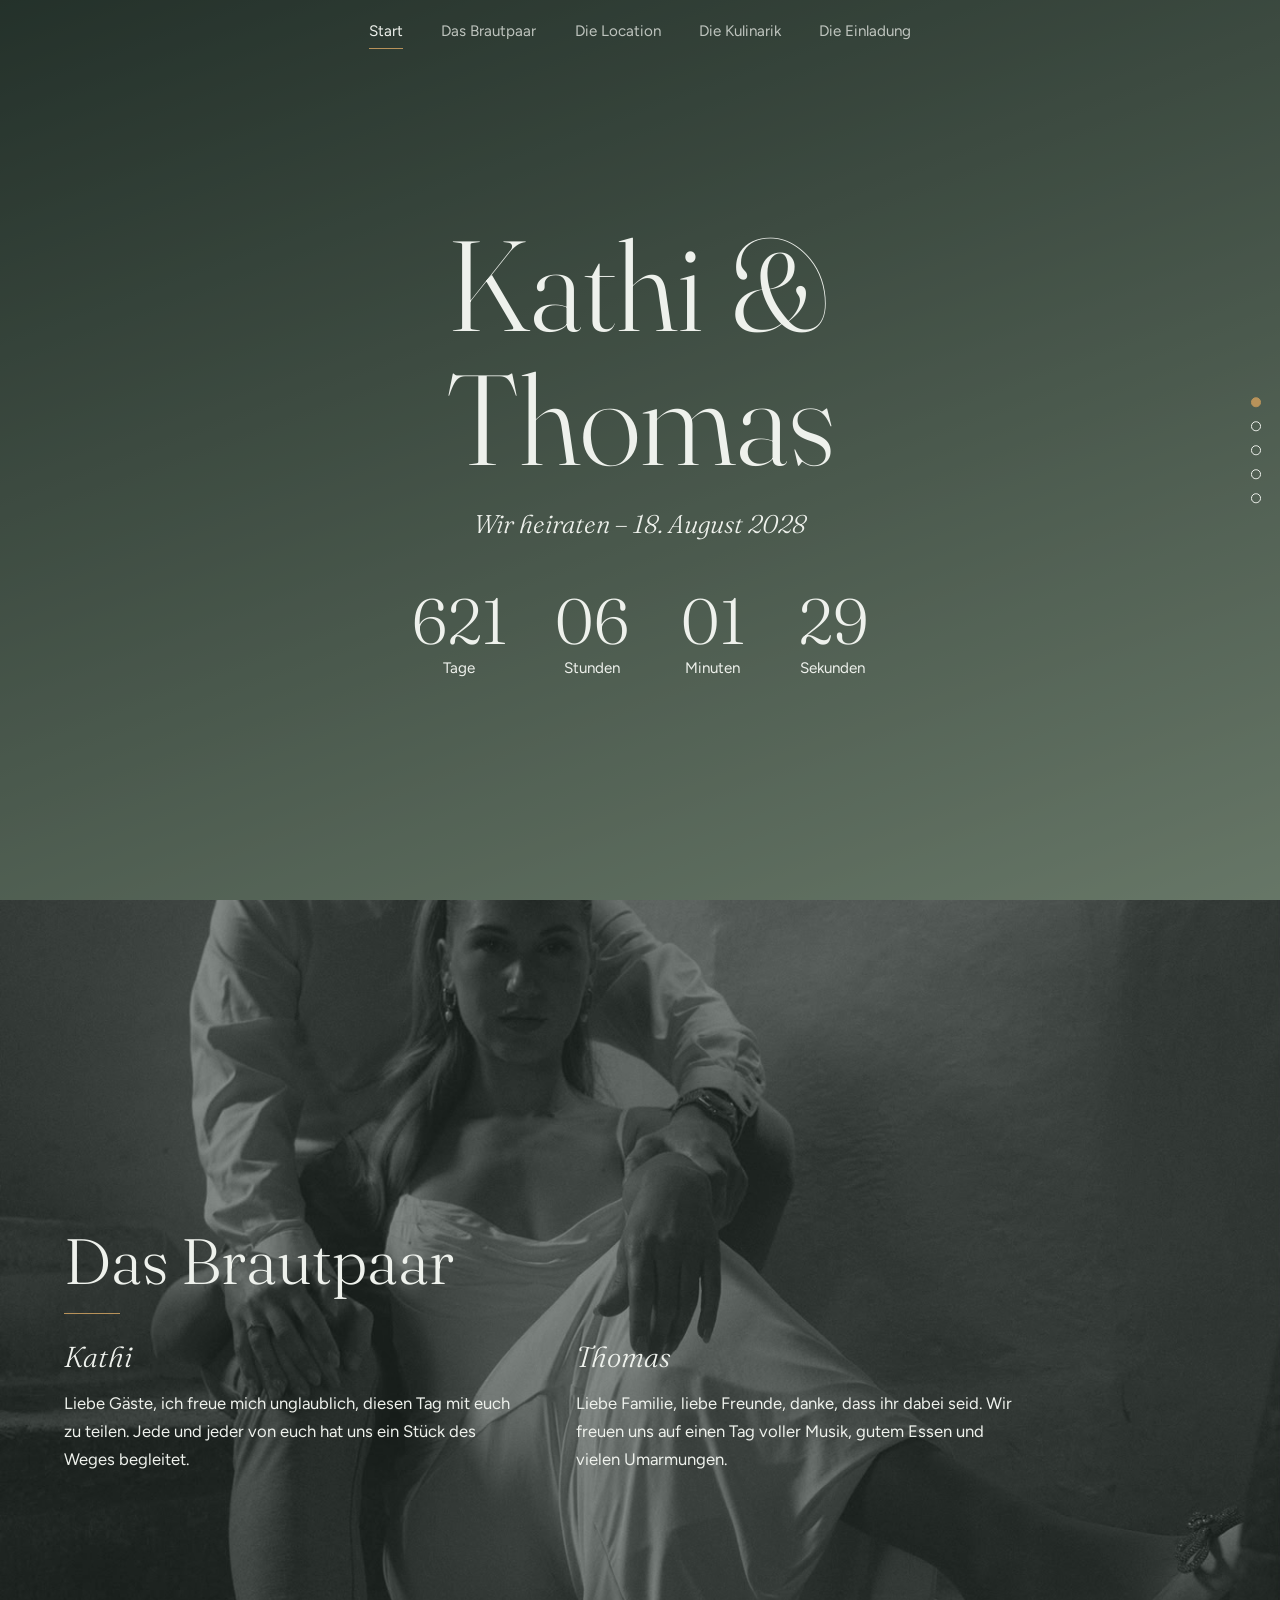
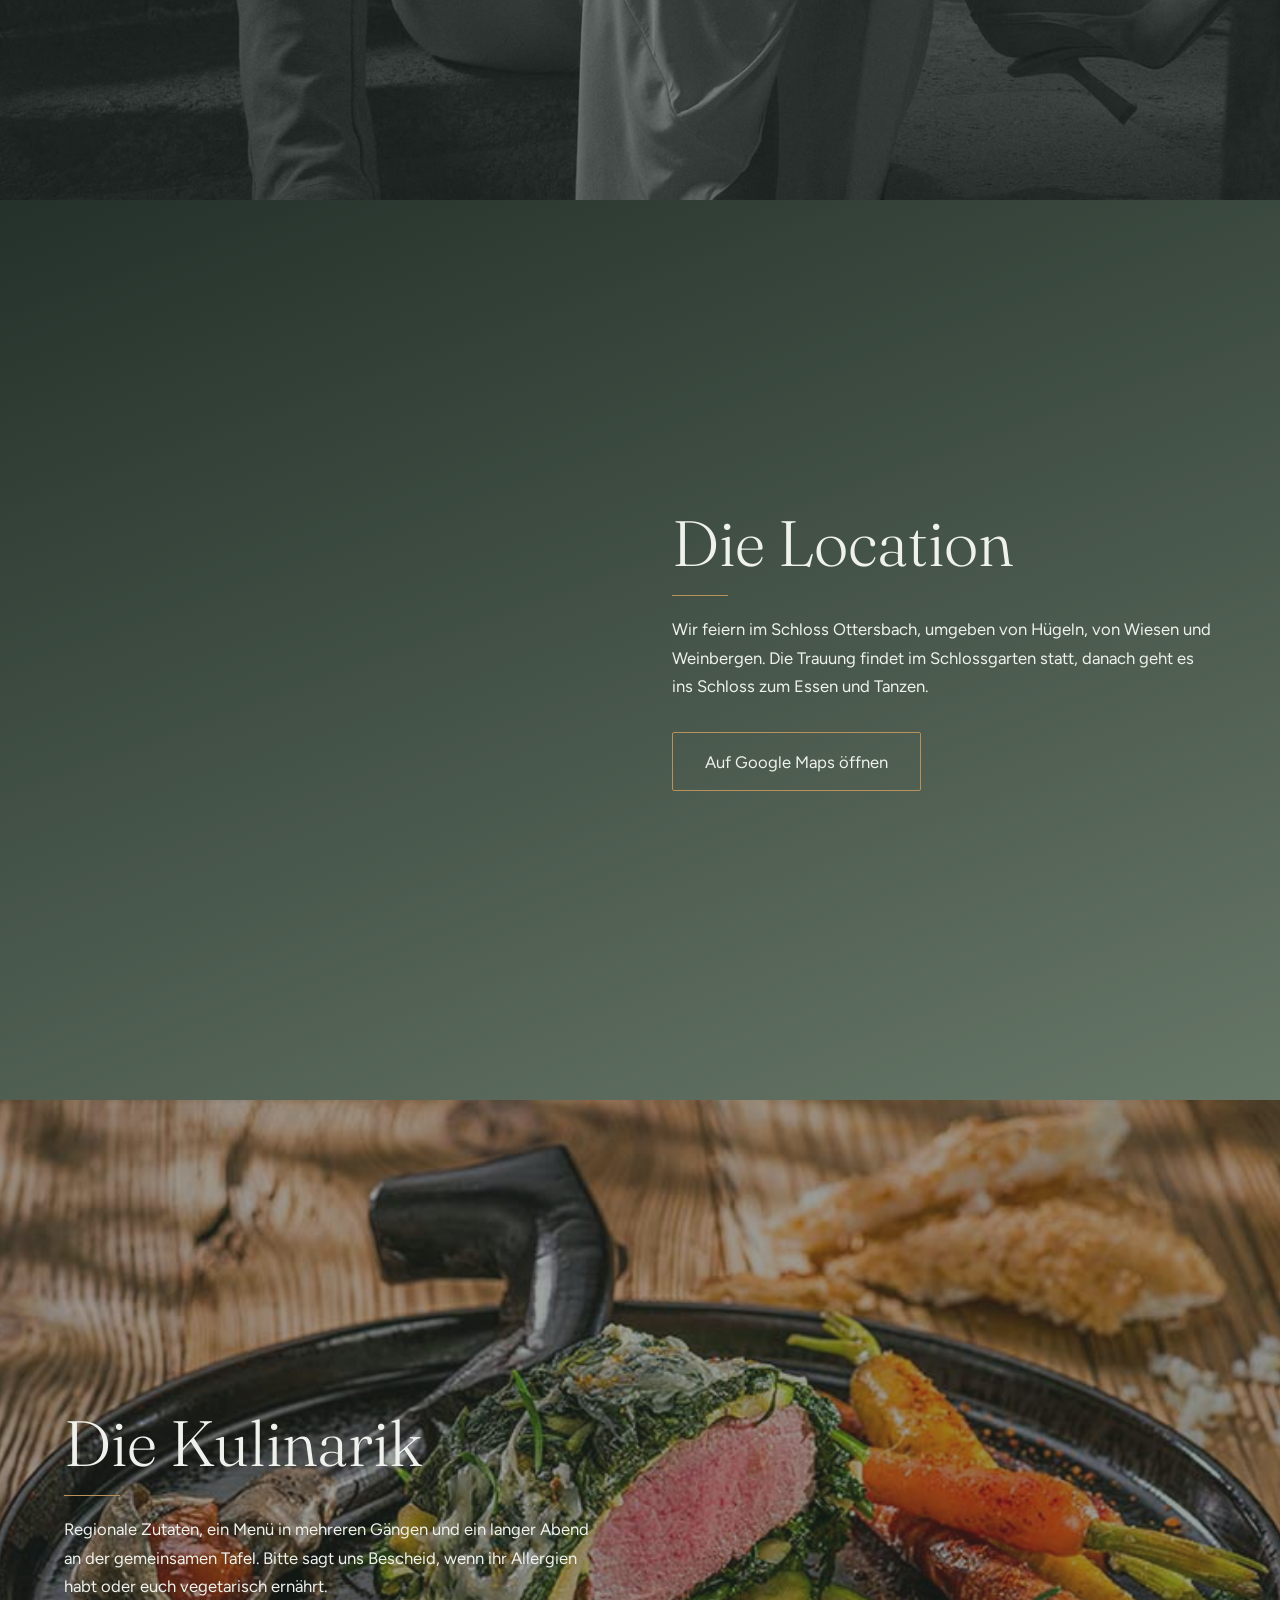
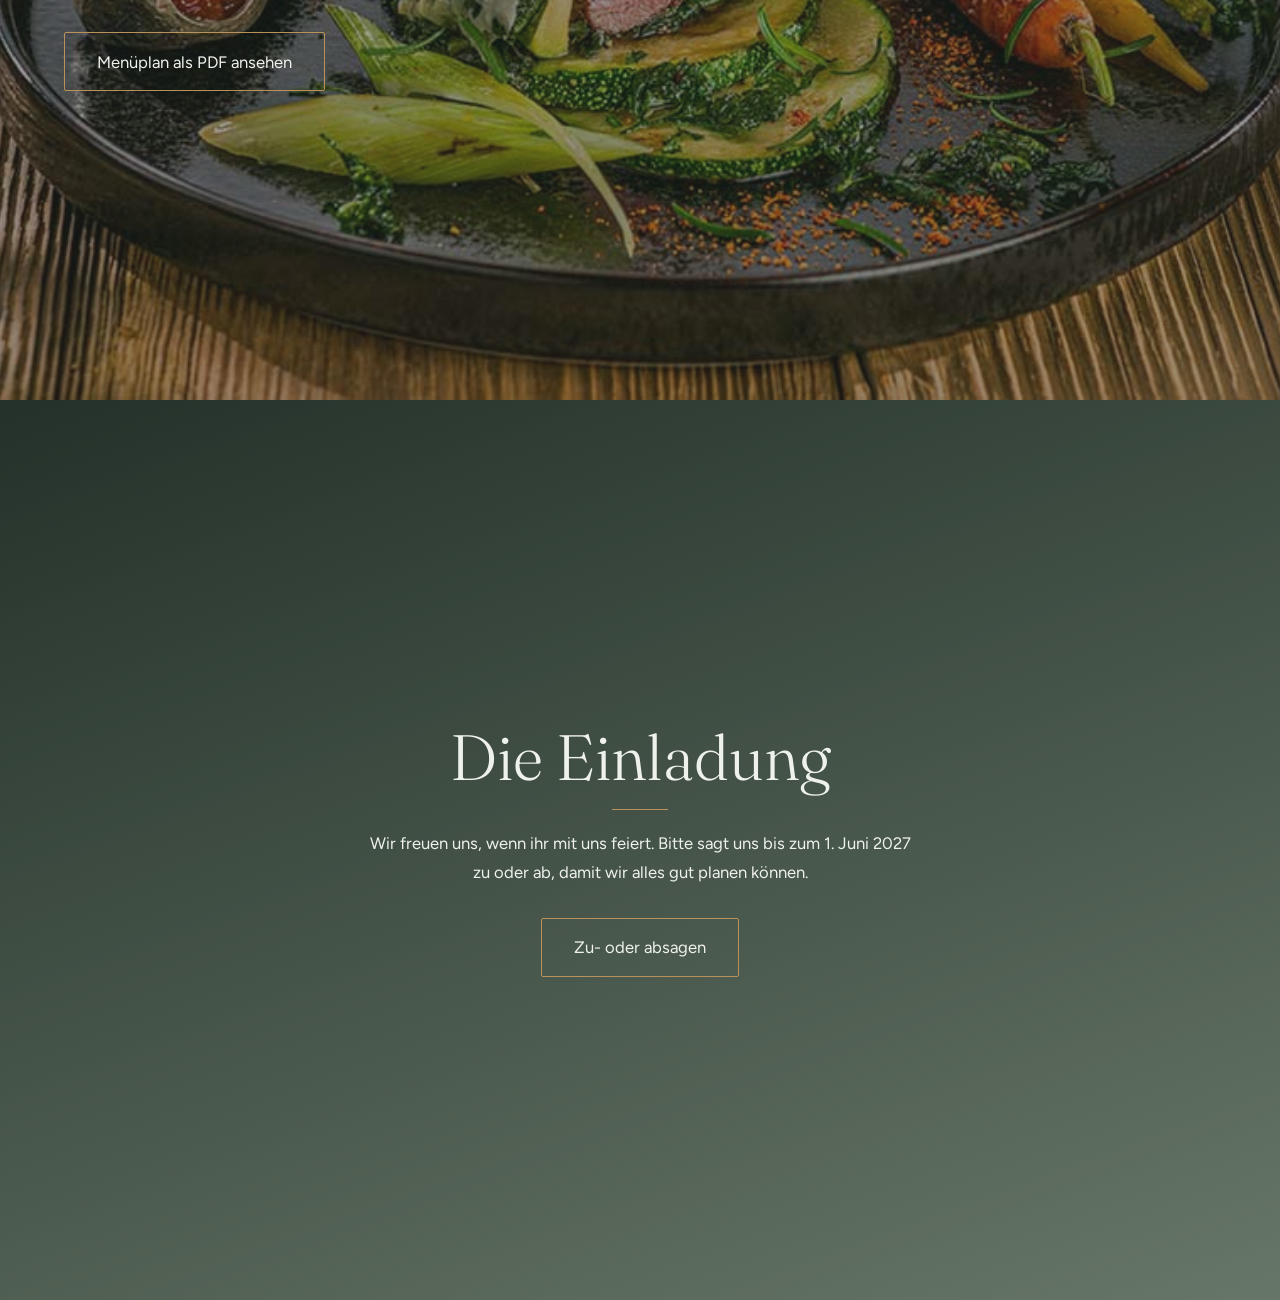
==== index.html @ 00f2442f "Countdown" ====
<!DOCTYPE html>
<html lang="de">
<head>
  <meta charset="utf-8">
  <meta name="viewport" content="width=device-width, initial-scale=1">
  <title>Kathi & Thomas – Wir heiraten</title>
  <link rel="stylesheet" href="css/design.css">
  <link rel="stylesheet" href="css/style.css">
</head>
<body>

<nav class="nav" aria-label="Kapitel">
  <a data-nav href="#start">Start</a>
  <a data-nav href="#brautpaar">Das Brautpaar</a>
  <a data-nav href="#location">Die Location</a>
  <a data-nav href="#kulinarik">Die Kulinarik</a>
  <a data-nav href="#einladung">Die Einladung</a>
</nav>
<div class="dots" aria-hidden="true">
  <a data-nav href="#start"></a><a data-nav href="#brautpaar"></a><a data-nav href="#location"></a>
  <a data-nav href="#kulinarik"></a><a data-nav href="#einladung"></a>
</div>

<main>
  <!-- Start. Statt <img> kann auch <video autoplay muted loop playsinline src="assets/video/start.mp4"> stehen -->
  <section class="chapter chapter--center" id="start">
    <div class="chapter__bg"><img src="assets/images/start.jpg" alt="" onerror="this.remove()"></div>
    <div class="chapter__content">
      <h1>Kathi &amp; Thomas</h1>
      <p class="subtitle">Wir heiraten – 18. August 2028</p>
      <!-- Datum und Uhrzeit der Trauung hier anpassen (Format: JJJJ-MM-TTThh:mm:ss) -->
  <div class="countdown" data-date="2028-08-18T14:00:00" aria-live="off">
  <div><span data-unit="days">0</span>Tage</div>
  <div><span data-unit="hours">0</span>Stunden</div>
  <div><span data-unit="minutes">0</span>Minuten</div>
  <div><span data-unit="seconds">0</span>Sekunden</div>
</div>
    </div>
  </section>

  <section class="chapter" id="brautpaar">
    <div class="chapter__bg"><img src="assets/images/brautpaar.jpg" alt="Kathi und Thomas" onerror="this.remove()"></div>
    <div class="chapter__content chapter__content--wide">
      <h2>Das Brautpaar</h2>
      <div class="letters">
        <article>
          <h3>Kathi</h3>
          <p>Liebe Gäste, ich freue mich unglaublich, diesen Tag mit euch zu teilen. Jede und jeder von euch hat uns ein Stück des Weges begleitet.</p>
        </article>
        <article>
          <h3>Thomas</h3>
          <p>Liebe Familie, liebe Freunde, danke, dass ihr dabei seid. Wir freuen uns auf einen Tag voller Musik, gutem Essen und vielen Umarmungen.</p>
        </article>
      </div>
    </div>
  </section>

  <section class="chapter chapter--right" id="location">
    <div class="chapter__bg">
      <video autoplay muted loop playsinline poster="assets/images/location.jpg" aria-hidden="true">
        <source src="assets/video/location.mp4" type="video/mp4">
      </video>
    </div>
    <div class="chapter__content">
      <h2>Die Location</h2>
      <p>Wir feiern im Schloss Ottersbach, umgeben von Hügeln, von Wiesen und Weinbergen. Die Trauung findet im Schlossgarten statt, danach geht es ins Schloss zum Essen und Tanzen.</p>
      <a class="button" href="https://maps.app.goo.gl/75CgupswBkerPW4LA" target="_blank" rel="noopener">Auf Google Maps öffnen</a>
    </div>
  </section>

  <section class="chapter" id="kulinarik">
    <div class="chapter__bg"><img src="assets/images/kulinarik.jpg" alt="Das Hochzeitsmenü" onerror="this.remove()"></div>
    <div class="chapter__content">
      <h2>Die Kulinarik</h2>
      <p>Regionale Zutaten, ein Menü in mehreren Gängen und ein langer Abend an der gemeinsamen Tafel. Bitte sagt uns Bescheid, wenn ihr Allergien habt oder euch vegetarisch ernährt.</p>
      <a class="button" href="assets/pdf/menueplan.pdf" target="_blank" rel="noopener">Menüplan als PDF ansehen</a>
    </div>
  </section>

  <section class="chapter chapter--center" id="einladung">
    <div class="chapter__bg"><img src="assets/images/einladung.jpg" alt="" onerror="this.remove()"></div>
    <div class="chapter__content">
      <h2>Die Einladung</h2>
      <p>Wir freuen uns, wenn ihr mit uns feiert. Bitte sagt uns bis zum 1. Juni 2027 zu oder ab, damit wir alles gut planen können.</p>
      <a class="button" href="https://forms.gle/DEIN-FORMULAR-LINK" target="_blank" rel="noopener">Zu- oder absagen</a>
    </div>
  </section>
</main>

<script src="js/main.js"></script>
</body>
</html>
---- css/design.css ----
/* ==========================================================
   DESIGNSPRACHE – hier änderst du Farben, Schriften, Abstände.
   Alle anderen Dateien nutzen nur diese Variablen.
   ========================================================== */
@import url("https://fonts.googleapis.com/css2?family=Fraunces:ital,opsz,wght@0,9..144,300;0,9..144,500;1,9..144,300&family=Figtree:wght@400;500&display=swap");

:root {
  /* Farben */
  --color-forest:  #24312A;  /* Tiefes Waldgrün – Hintergrund, Overlays */
  --color-sage:    #9DAF98;  /* Salbei – Akzentflächen */
  --color-mist:    #EEF1EC;  /* Kühles Weiß – Text auf Bildern */
  --color-brass:   #B8925A;  /* Messing – Linien, Buttons */
  --color-overlay: rgba(36, 49, 42, 0.45); /* Abdunklung über Bildern */

  /* Schriften */
  --font-display: "Fraunces", Georgia, serif;
  --font-body:    "Figtree", system-ui, sans-serif;

  /* Schriftgrößen */
  --text-hero:  clamp(3.2rem, 10vw, 8rem);
  --text-title: clamp(2.2rem, 5vw, 4rem);
  --text-body:  clamp(1rem, 1.3vw, 1.2rem);

  /* Abstände & Form */
  --space: clamp(1.5rem, 5vw, 4rem);
  --measure: 34rem;      /* max. Textbreite */
  --radius: 2px;
  --transition: 0.4s ease;
}
---- css/style.css ----
/* Layout – nutzt nur Variablen aus design.css */
*, *::before, *::after { box-sizing: border-box; margin: 0; }
html { scroll-snap-type: y mandatory; scroll-behavior: smooth; }
body { font-family: var(--font-body); font-size: var(--text-body); line-height: 1.7;
       color: var(--color-mist); background: var(--color-forest); }

/* Kapitel: immer volle Bildschirmhöhe */
.chapter { position: relative; min-height: 100vh; min-height: 100svh; scroll-snap-align: start;
           display: flex; align-items: center; padding: var(--space); overflow: hidden; }
.chapter__bg { position: absolute; inset: 0; z-index: -2;
               background: linear-gradient(160deg, var(--color-forest), var(--color-sage)); } /* Platzhalter ohne Bild */
.chapter__bg img, .chapter__bg video { width: 100%; height: 100%; object-fit: cover; }
.chapter::after { content: ""; position: absolute; inset: 0; z-index: -1; background: var(--color-overlay); }

.chapter__content { max-width: var(--measure); }
.chapter__content--wide { max-width: 60rem; }
.letters { display: grid; grid-template-columns: repeat(auto-fit, minmax(16rem, 1fr)); gap: var(--space); }
h3 { font-family: var(--font-display); font-style: italic; font-weight: 300; font-size: 1.8rem; margin-bottom: .4rem; }
.chapter--right .chapter__content { margin-left: auto; }
.chapter--center { justify-content: center; text-align: center; }

h1, h2 { font-family: var(--font-display); font-weight: 300; line-height: 1.05; }
h1 { font-size: var(--text-hero); }
h2 { font-size: var(--text-title); margin-bottom: 1.2rem; }
h2::after { content: ""; display: block; width: 3.5rem; height: 1px; background: var(--color-brass); margin-top: 1.2rem; }
.chapter--center h2::after { margin-inline: auto; }
.subtitle { font-family: var(--font-display); font-style: italic; font-weight: 300; font-size: 1.6rem; margin-top: 1rem; }
.countdown { display: flex; justify-content: center; gap: clamp(1rem, 4vw, 3rem); margin-top: 2.5rem; }
.countdown div { display: flex; flex-direction: column; align-items: center; min-width: 4.5rem; font-size: .95rem; }
.countdown span { font-family: var(--font-display); font-weight: 300; font-size: clamp(2.2rem, 6vw, 4rem);
                  line-height: 1.1; font-variant-numeric: tabular-nums; }
.countdown--done { font-family: var(--font-display); font-style: italic; font-size: 1.8rem; }
p + p { margin-top: 1em; }

.button { display: inline-block; margin-top: 2rem; padding: .9rem 2rem; color: var(--color-mist);
          border: 1px solid var(--color-brass); border-radius: var(--radius); text-decoration: none;
          transition: background var(--transition), color var(--transition); }
.button:hover, .button:focus-visible { background: var(--color-brass); color: var(--color-forest); }

/* Navigation oben */
.nav { position: fixed; top: 0; inset-inline: 0; z-index: 10; display: flex; justify-content: center;
       gap: clamp(1rem, 3vw, 2.5rem); padding: 1.2rem var(--space); }
.nav a { color: var(--color-mist); text-decoration: none; font-size: .95rem; opacity: .75;
         padding-bottom: .2rem; border-bottom: 1px solid transparent; transition: var(--transition); }
.nav a:hover, .nav a.is-active { opacity: 1; border-color: var(--color-brass); }

/* Punkte rechts */
.dots { position: fixed; right: 1.2rem; top: 50%; transform: translateY(-50%); z-index: 10; display: grid; gap: .9rem; }
.dots a { width: .6rem; height: .6rem; border-radius: 50%; border: 1px solid var(--color-mist); transition: var(--transition); }
.dots a.is-active { background: var(--color-brass); border-color: var(--color-brass); }

:focus-visible { outline: 2px solid var(--color-brass); outline-offset: 4px; }
@media (max-width: 600px) { .dots { display: none; } .nav { font-size: .85rem; gap: .9rem; flex-wrap: wrap; } }
@media (prefers-reduced-motion: reduce) { html { scroll-behavior: auto; } * { transition: none !important; } }
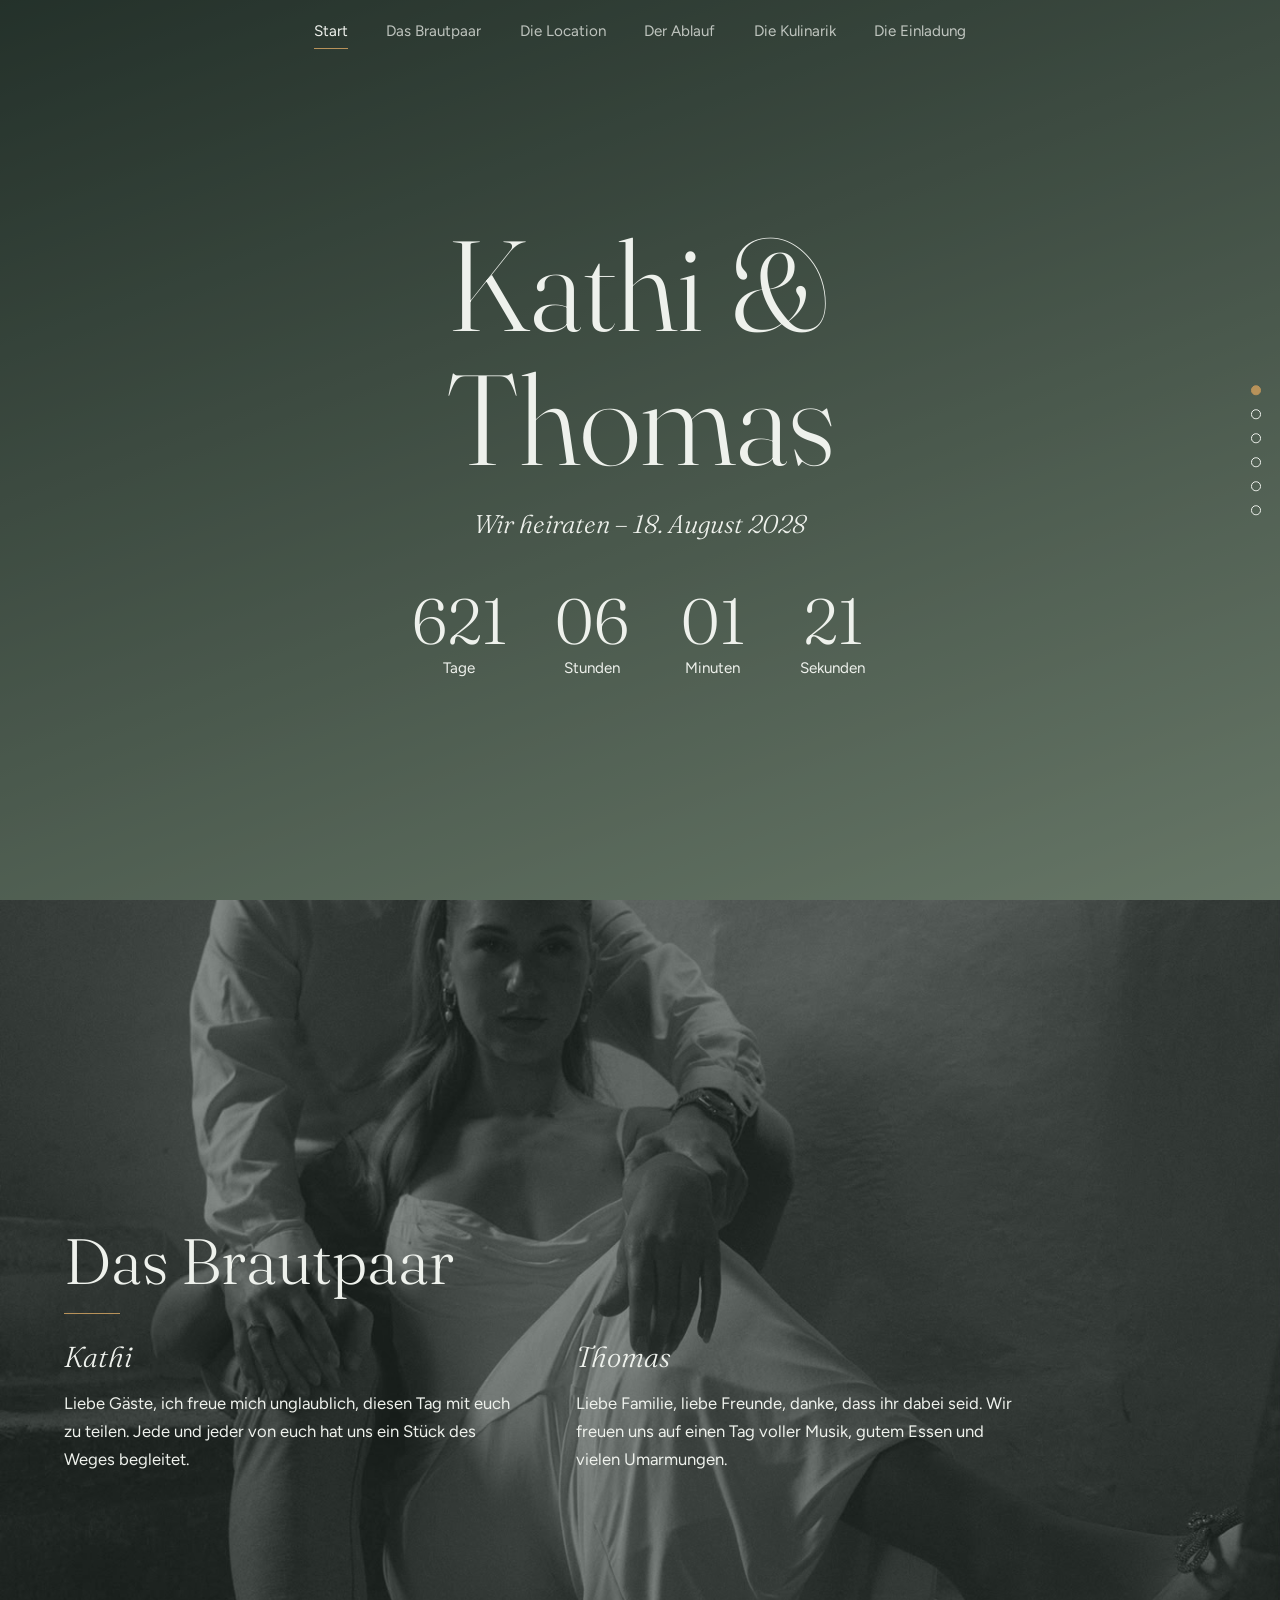
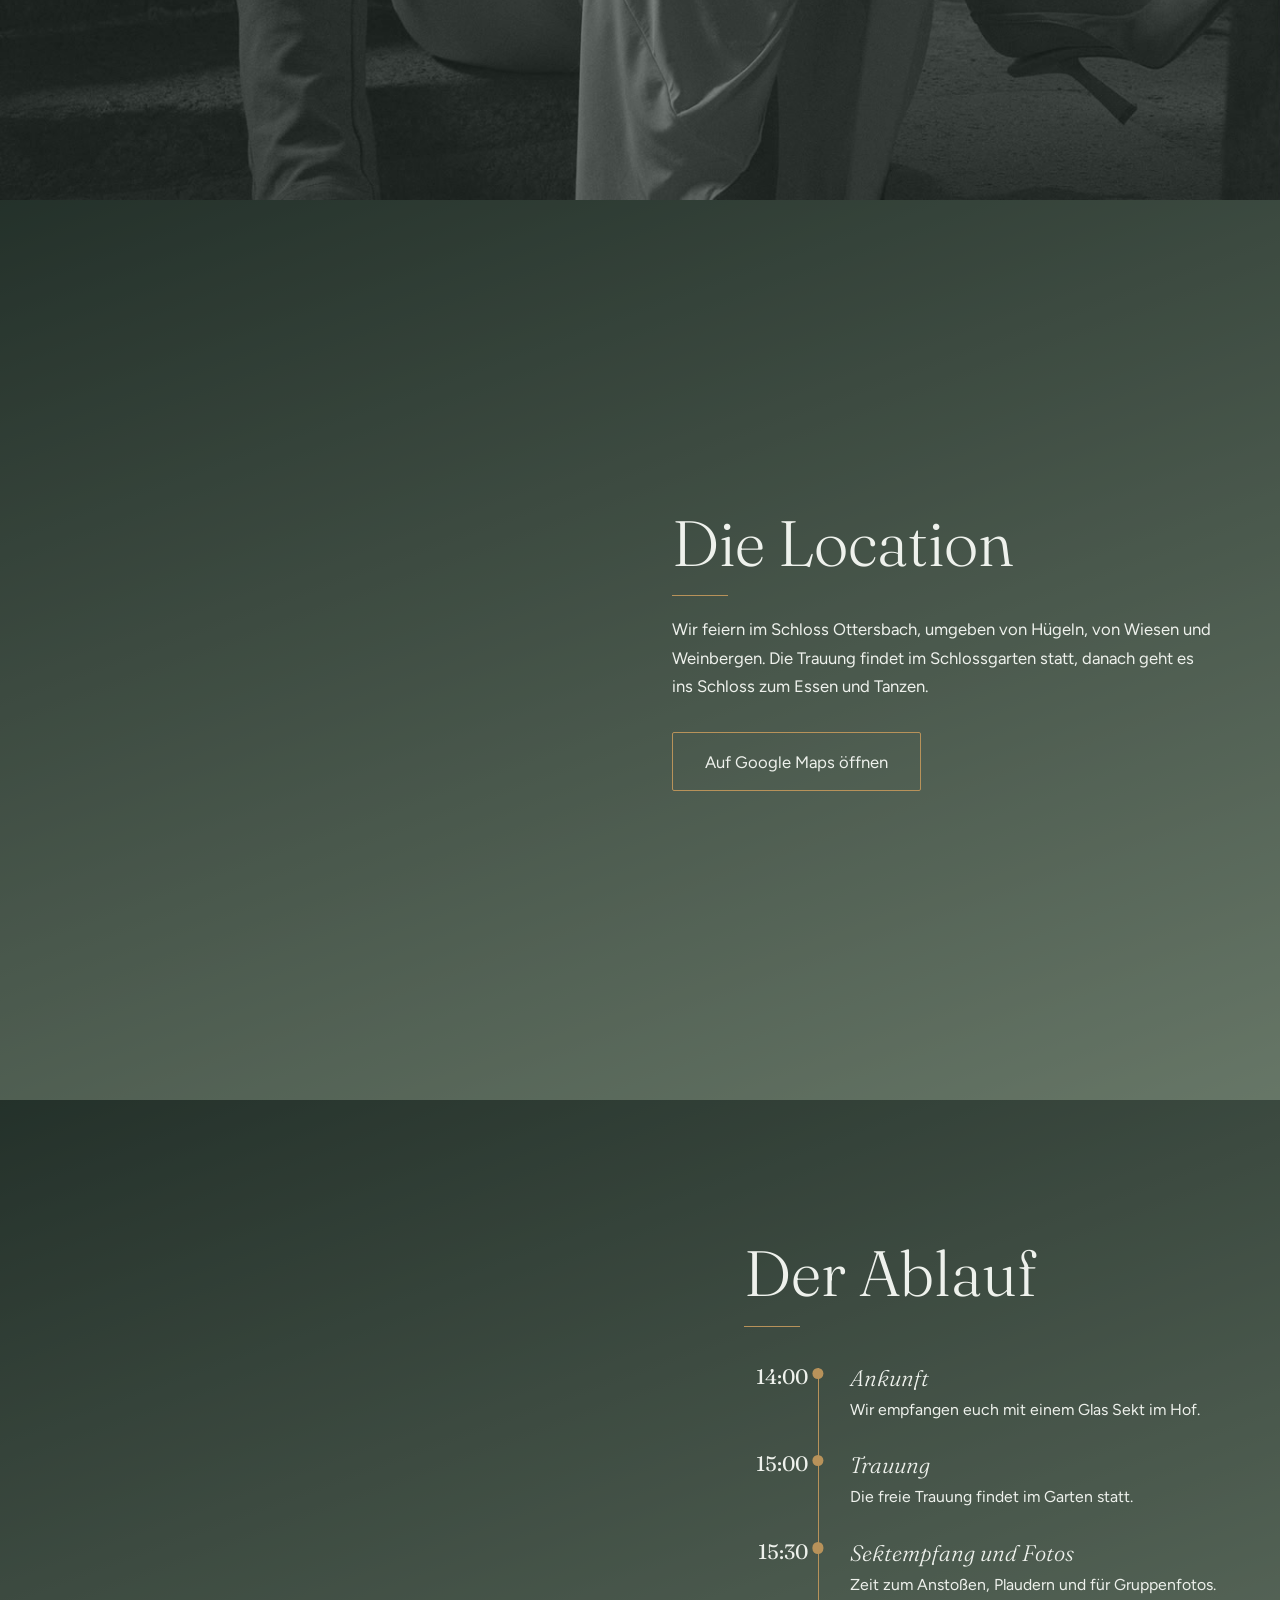
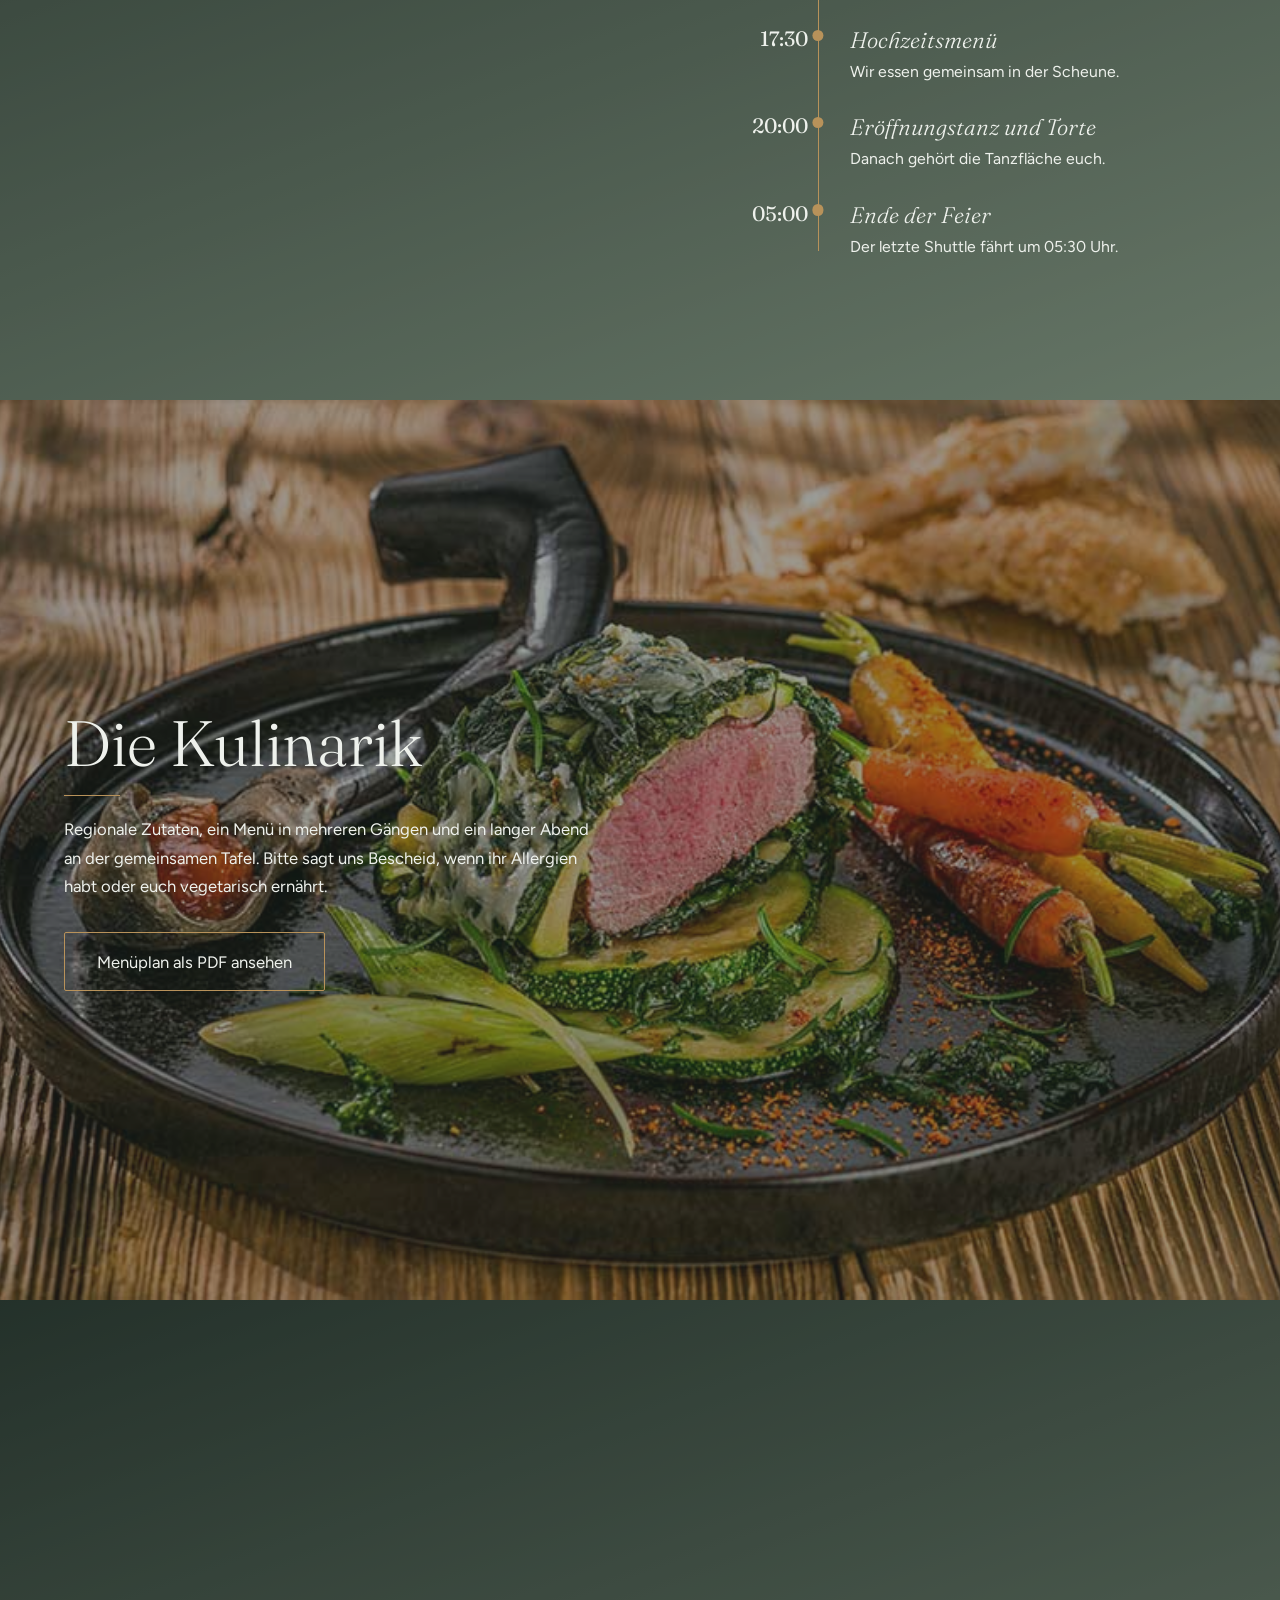
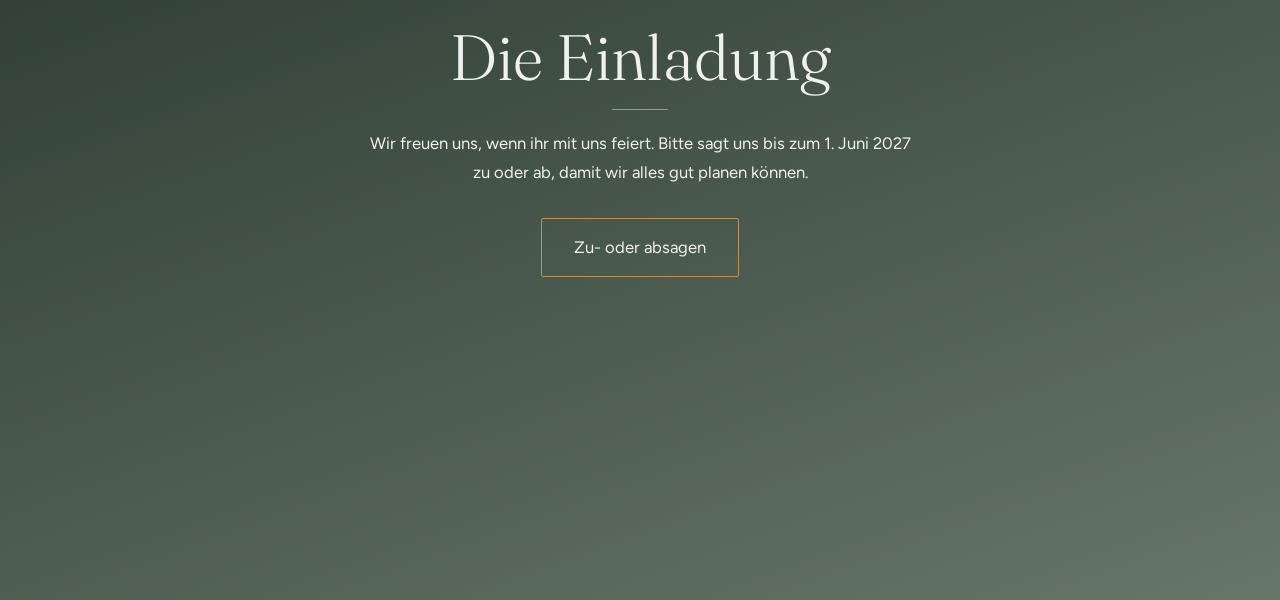
==== commit d4fc75c9: "Ablauf" ====
--- a/index.html
+++ b/index.html
@@ -13,12 +13,13 @@
   <a data-nav href="#start">Start</a>
   <a data-nav href="#brautpaar">Das Brautpaar</a>
   <a data-nav href="#location">Die Location</a>
+  <a data-nav href="#ablauf">Der Ablauf</a>
   <a data-nav href="#kulinarik">Die Kulinarik</a>
   <a data-nav href="#einladung">Die Einladung</a>
 </nav>
 <div class="dots" aria-hidden="true">
   <a data-nav href="#start"></a><a data-nav href="#brautpaar"></a><a data-nav href="#location"></a>
-  <a data-nav href="#kulinarik"></a><a data-nav href="#einladung"></a>
+  <a data-nav href="#ablauf"></a><a data-nav href="#kulinarik"></a><a data-nav href="#einladung"></a>
 </div>
 
 <main>
@@ -68,6 +69,45 @@
     </div>
   </section>
 
+    <section class="chapter chapter--right" id="ablauf">
+    <div class="chapter__bg"><img src="assets/images/ablauf.jpg" alt="" onerror="this.remove()"></div>
+    <div class="chapter__content">
+      <h2>Der Ablauf</h2>
+      <ol class="timeline">
+        <li>
+          <time>14:00</time>
+          <h3>Ankunft</h3>
+          <p>Wir empfangen euch mit einem Glas Sekt im Hof.</p>
+        </li>
+        <li>
+          <time>15:00</time>
+          <h3>Trauung</h3>
+          <p>Die freie Trauung findet im Garten statt.</p>
+        </li>
+        <li>
+          <time>15:30</time>
+          <h3>Sektempfang und Fotos</h3>
+          <p>Zeit zum Anstoßen, Plaudern und für Gruppenfotos.</p>
+        </li>
+        <li>
+          <time>17:30</time>
+          <h3>Hochzeitsmenü</h3>
+          <p>Wir essen gemeinsam in der Scheune.</p>
+        </li>
+        <li>
+          <time>20:00</time>
+          <h3>Eröffnungstanz und Torte</h3>
+          <p>Danach gehört die Tanzfläche euch.</p>
+        </li>
+        <li>
+          <time>05:00</time>
+          <h3>Ende der Feier</h3>
+          <p>Der letzte Shuttle fährt um 05:30 Uhr.</p>
+        </li>
+      </ol>
+    </div>
+  </section>
+
   <section class="chapter" id="kulinarik">
     <div class="chapter__bg"><img src="assets/images/kulinarik.jpg" alt="Das Hochzeitsmenü" onerror="this.remove()"></div>
     <div class="chapter__content">
--- a/css/style.css
+++ b/css/style.css
@@ -52,3 +52,15 @@
 :focus-visible { outline: 2px solid var(--color-brass); outline-offset: 4px; }
 @media (max-width: 600px) { .dots { display: none; } .nav { font-size: .85rem; gap: .9rem; flex-wrap: wrap; } }
 @media (prefers-reduced-motion: reduce) { html { scroll-behavior: auto; } * { transition: none !important; } }
+/* Zeitstrahl */
+.timeline { list-style: none; padding: 0; margin-top: 2rem; position: relative; }
+.timeline::before { content: ""; position: absolute; left: 4.6rem; top: .6rem; bottom: .6rem;
+                    width: 1px; background: var(--color-brass); }
+.timeline li { position: relative; display: grid; grid-template-columns: 4rem 1fr; column-gap: 1.6rem;
+               padding-bottom: 1.4rem; }
+.timeline li::before { content: ""; position: absolute; left: 4.6rem; top: .55rem; width: .7rem; height: .7rem;
+                       border-radius: 50%; background: var(--color-brass); transform: translateX(-50%); }
+.timeline time { grid-row: span 2; font-family: var(--font-display); font-size: 1.3rem; text-align: right; }
+.timeline h3 { font-size: 1.4rem; margin: 0; grid-column: 2; padding-left: 1rem; }
+.timeline p { grid-column: 2; padding-left: 1rem; font-size: .95em; }
+.timeline li:last-child { padding-bottom: 0; }
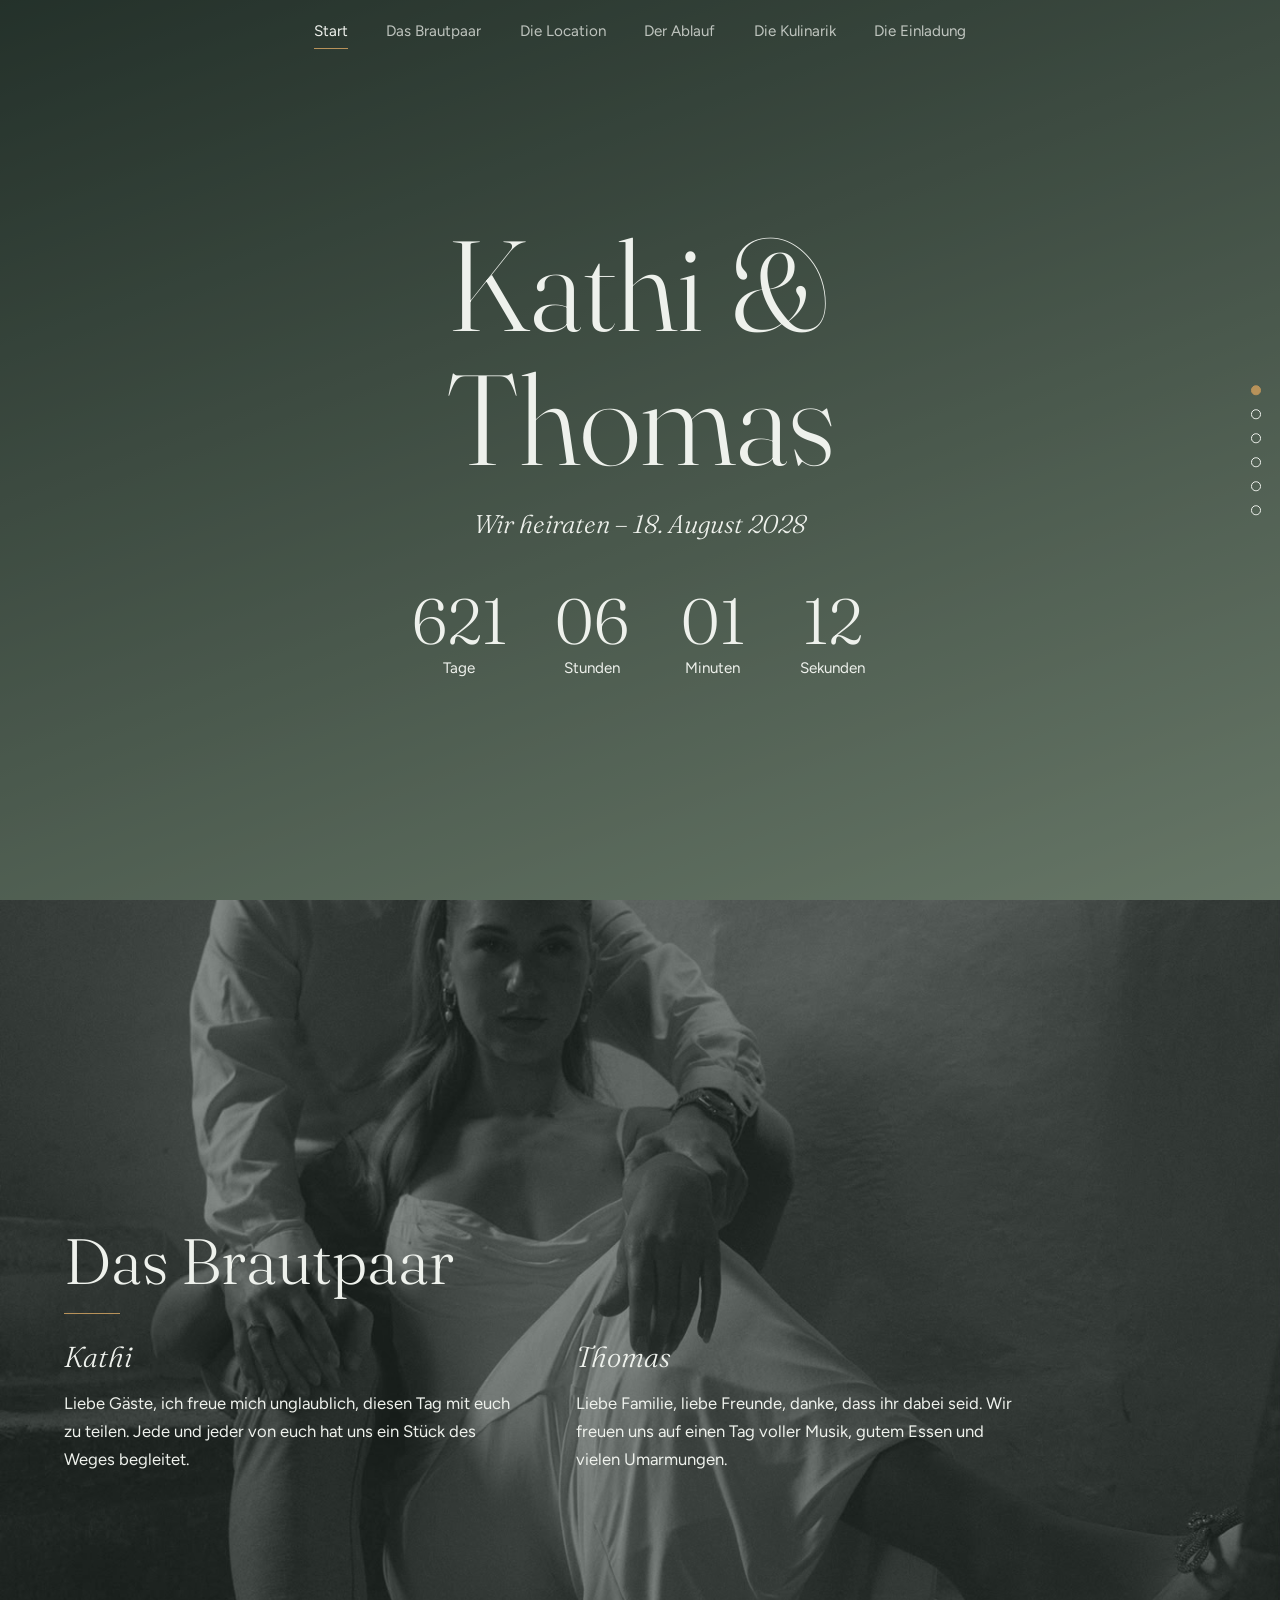
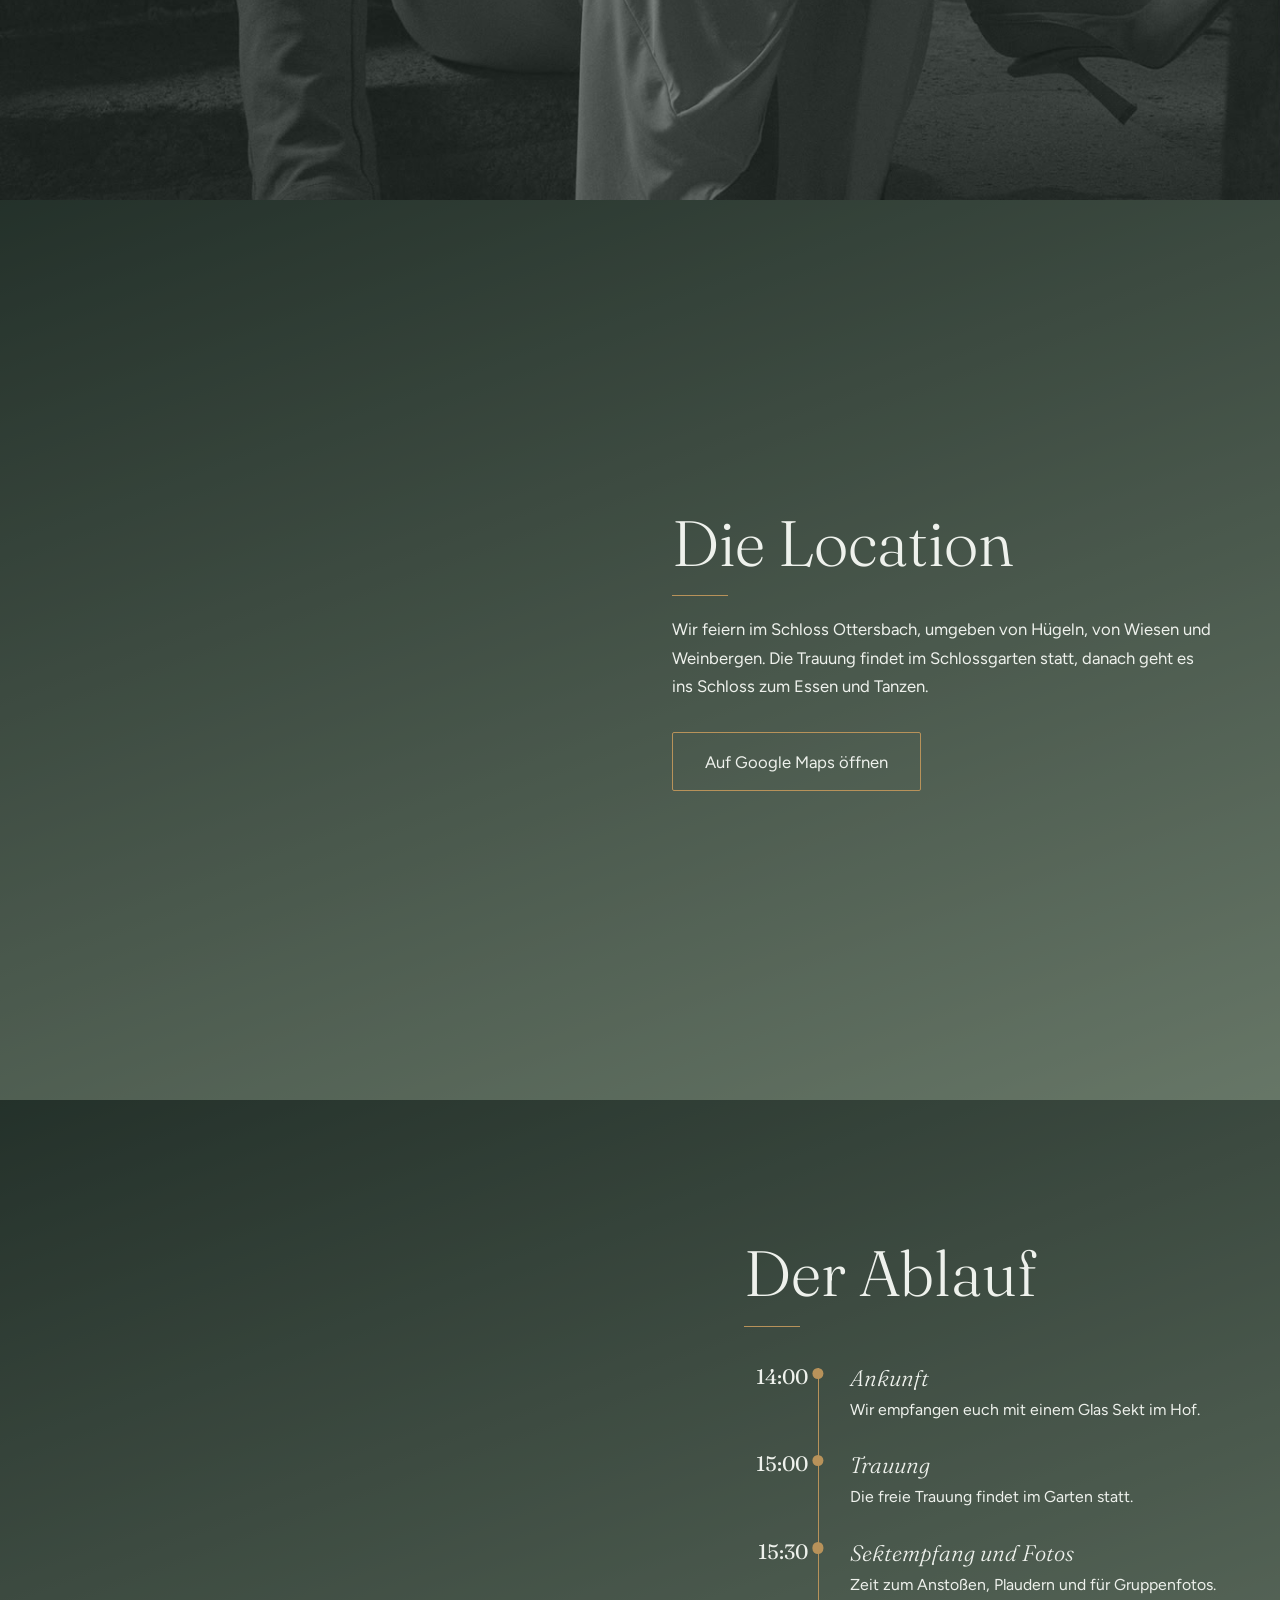
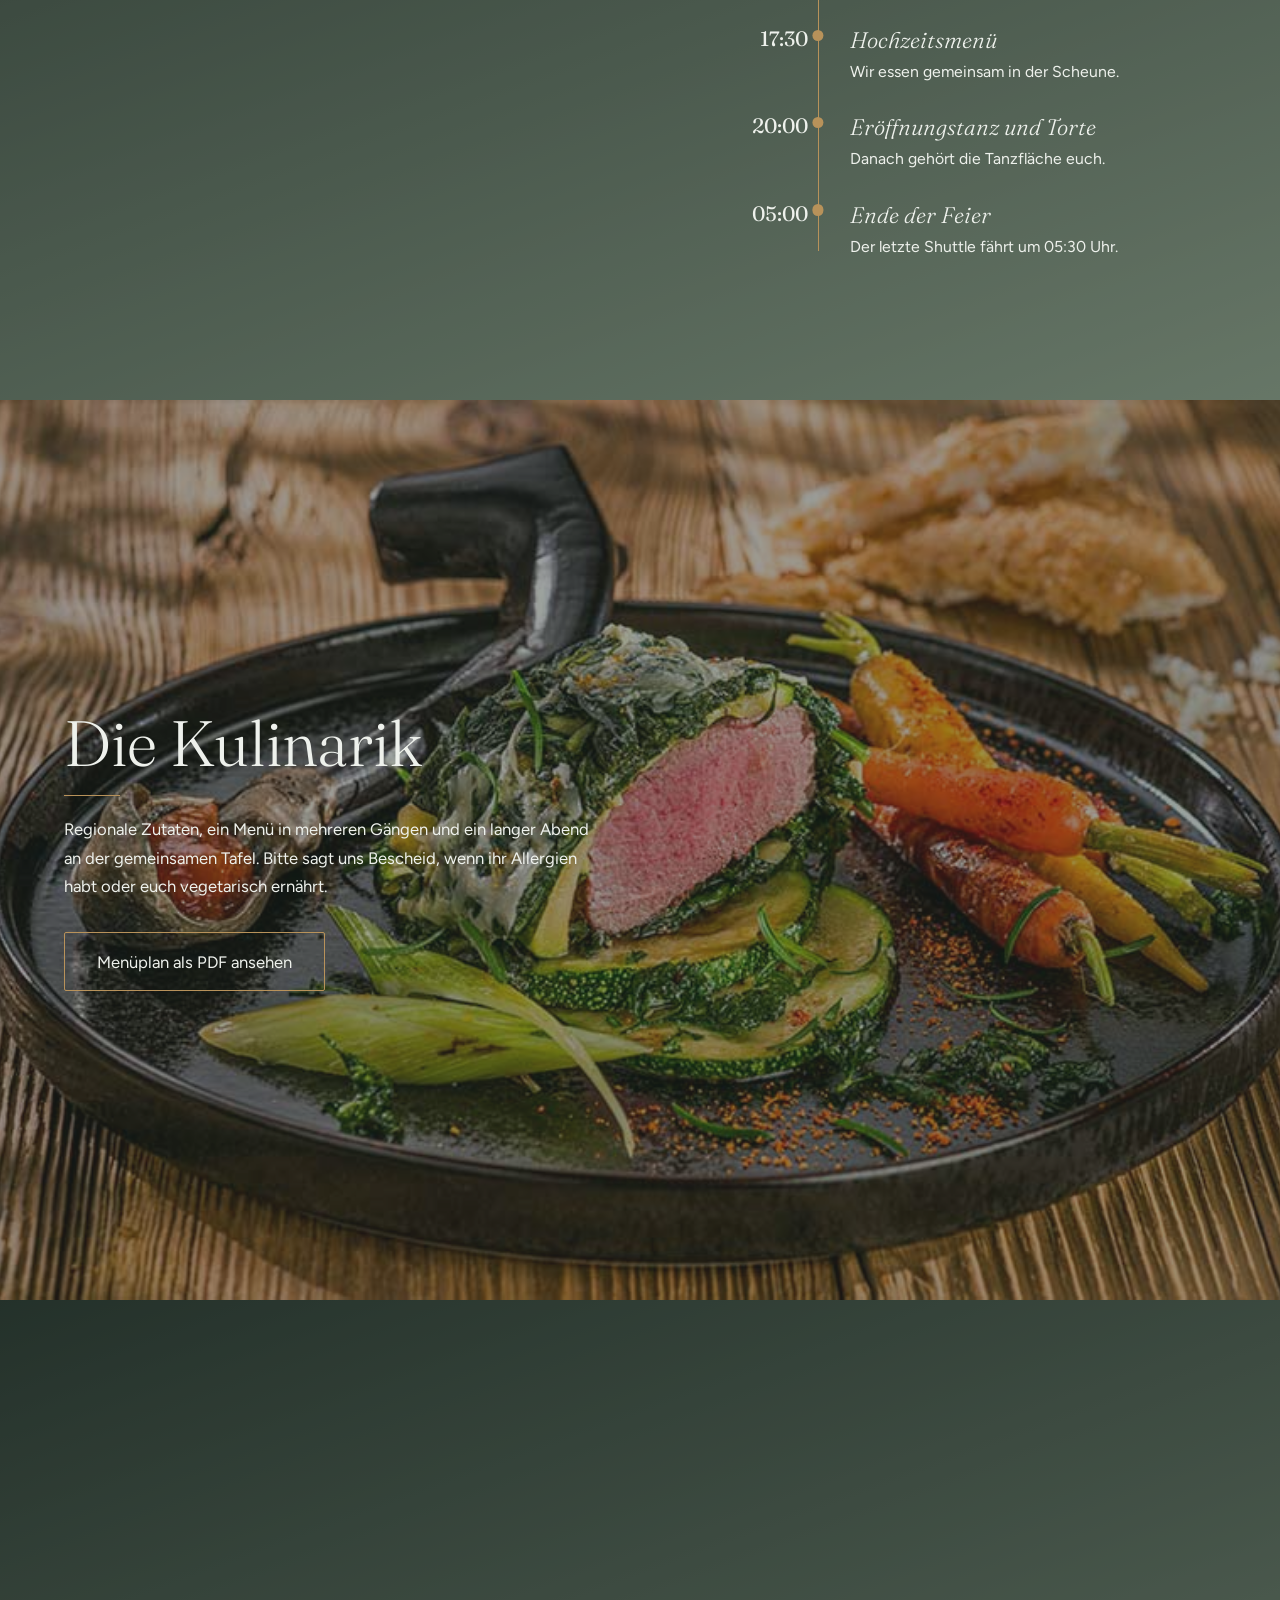
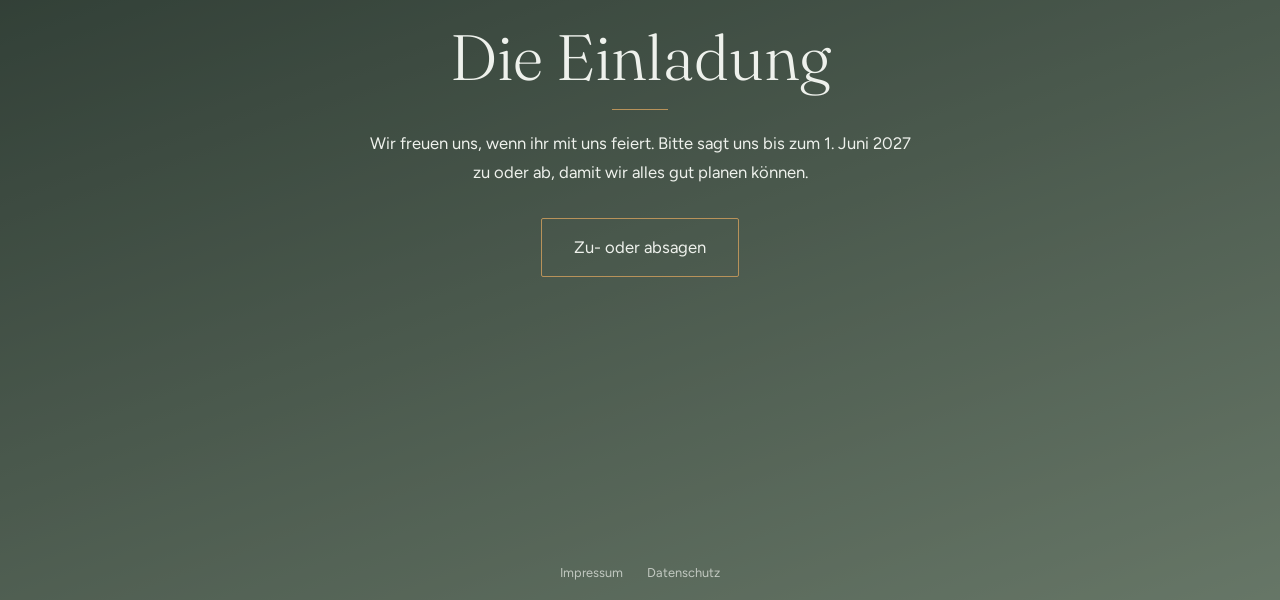
==== commit 8873657f: "Impressum und Datenschutz" ====
--- a/index.html
+++ b/index.html
@@ -124,6 +124,10 @@
       <p>Wir freuen uns, wenn ihr mit uns feiert. Bitte sagt uns bis zum 1. Juni 2027 zu oder ab, damit wir alles gut planen können.</p>
       <a class="button" href="https://forms.gle/DEIN-FORMULAR-LINK" target="_blank" rel="noopener">Zu- oder absagen</a>
     </div>
+    <footer class="legal-links">
+      <a href="impressum.html">Impressum</a>
+      <a href="datenschutz.html">Datenschutz</a>
+    </footer>
   </section>
 </main>
 
--- a/css/style.css
+++ b/css/style.css
@@ -63,4 +63,16 @@
 .timeline time { grid-row: span 2; font-family: var(--font-display); font-size: 1.3rem; text-align: right; }
 .timeline h3 { font-size: 1.4rem; margin: 0; grid-column: 2; padding-left: 1rem; }
 .timeline p { grid-column: 2; padding-left: 1rem; font-size: .95em; }
-.timeline li:last-child { padding-bottom: 0; }+.timeline li:last-child { padding-bottom: 0; }
+
+/* Rechtliches, klein am unteren Rand */
+.legal-links { position: absolute; bottom: 1rem; inset-inline: 0; display: flex; justify-content: center; gap: 1.5rem; font-size: .8rem; }
+.legal-links a { color: var(--color-mist); opacity: .7; text-decoration: none; }
+.legal-links a:hover, .legal-links a:focus-visible { opacity: 1; text-decoration: underline; }
+
+/* Unterseiten Impressum/Datenschutz */
+.legal-page { max-width: 42rem; margin: 0 auto; padding: var(--space); }
+.legal-page h1 { font-size: var(--text-title); margin-bottom: 1.5rem; }
+.legal-page h2 { font-size: 1.6rem; margin: 2rem 0 .5rem; }
+.legal-page h2::after { display: none; }
+.legal-page a { color: var(--color-brass); }
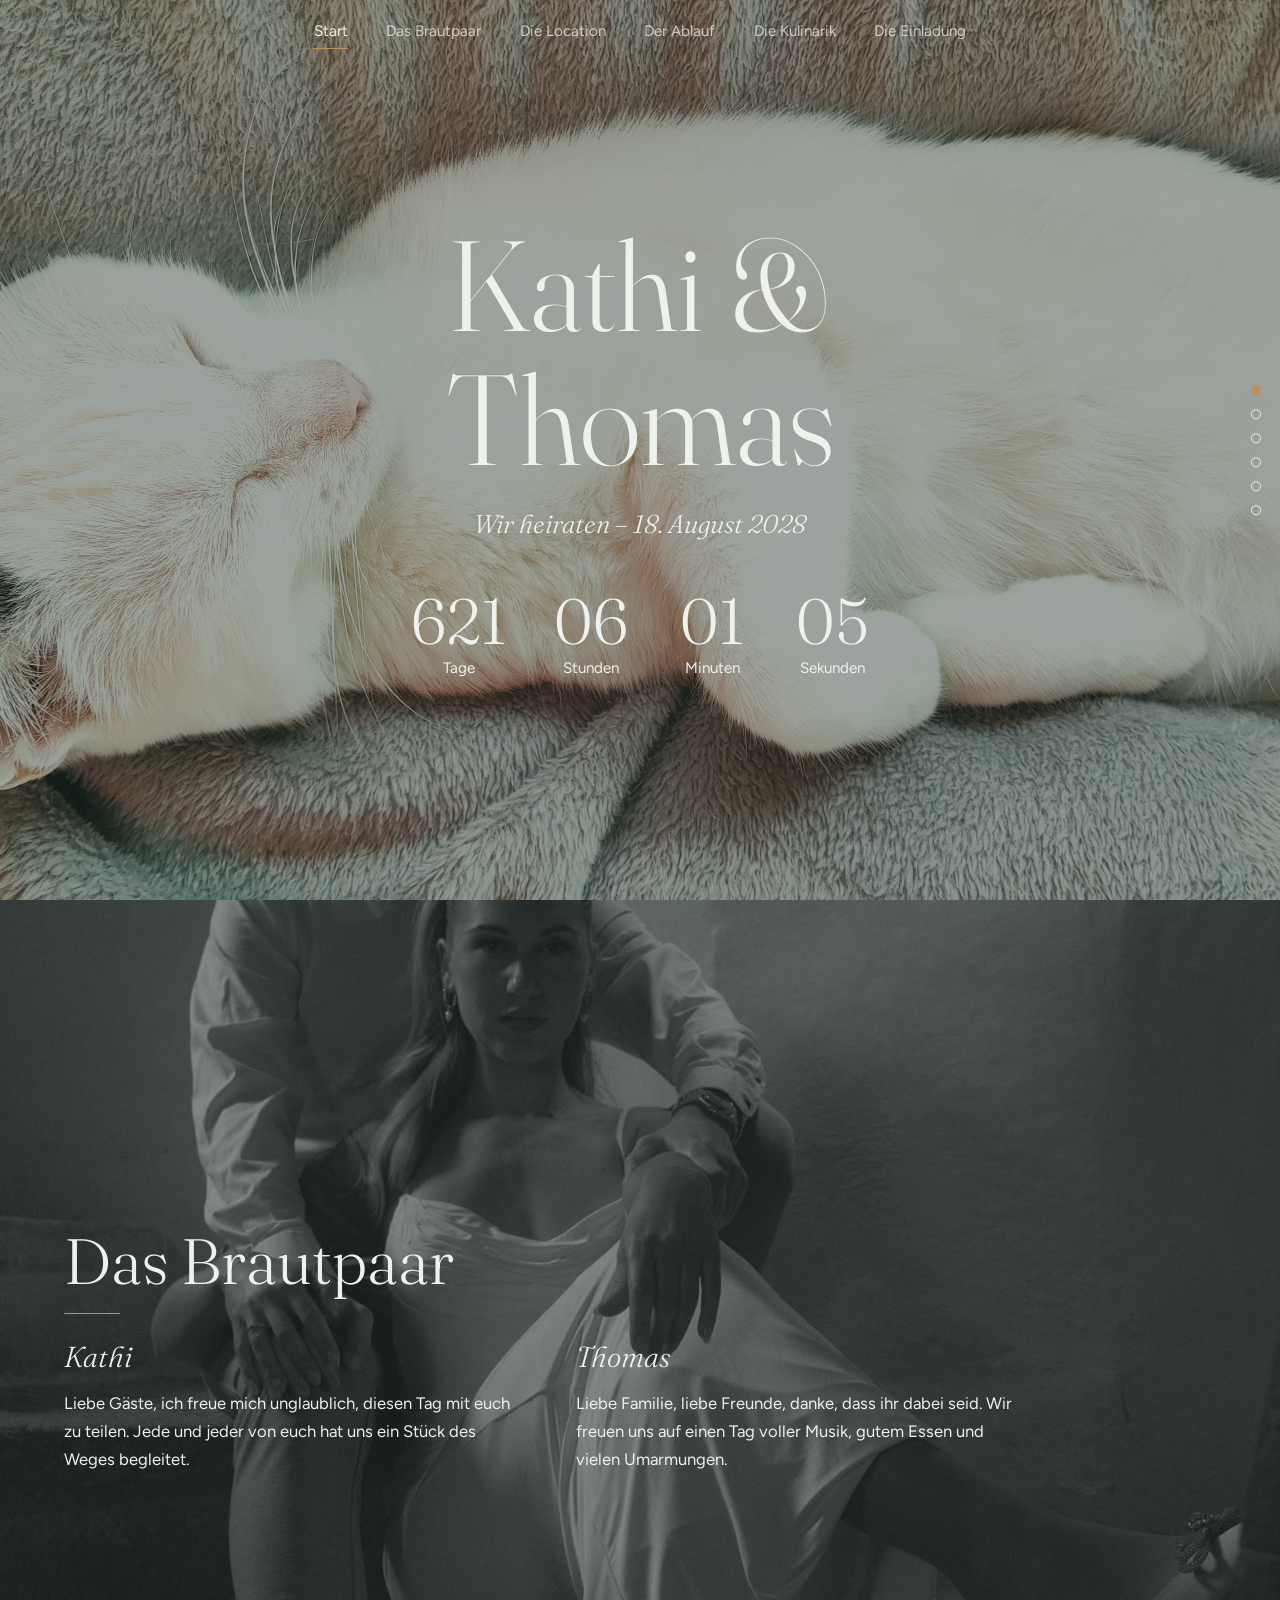
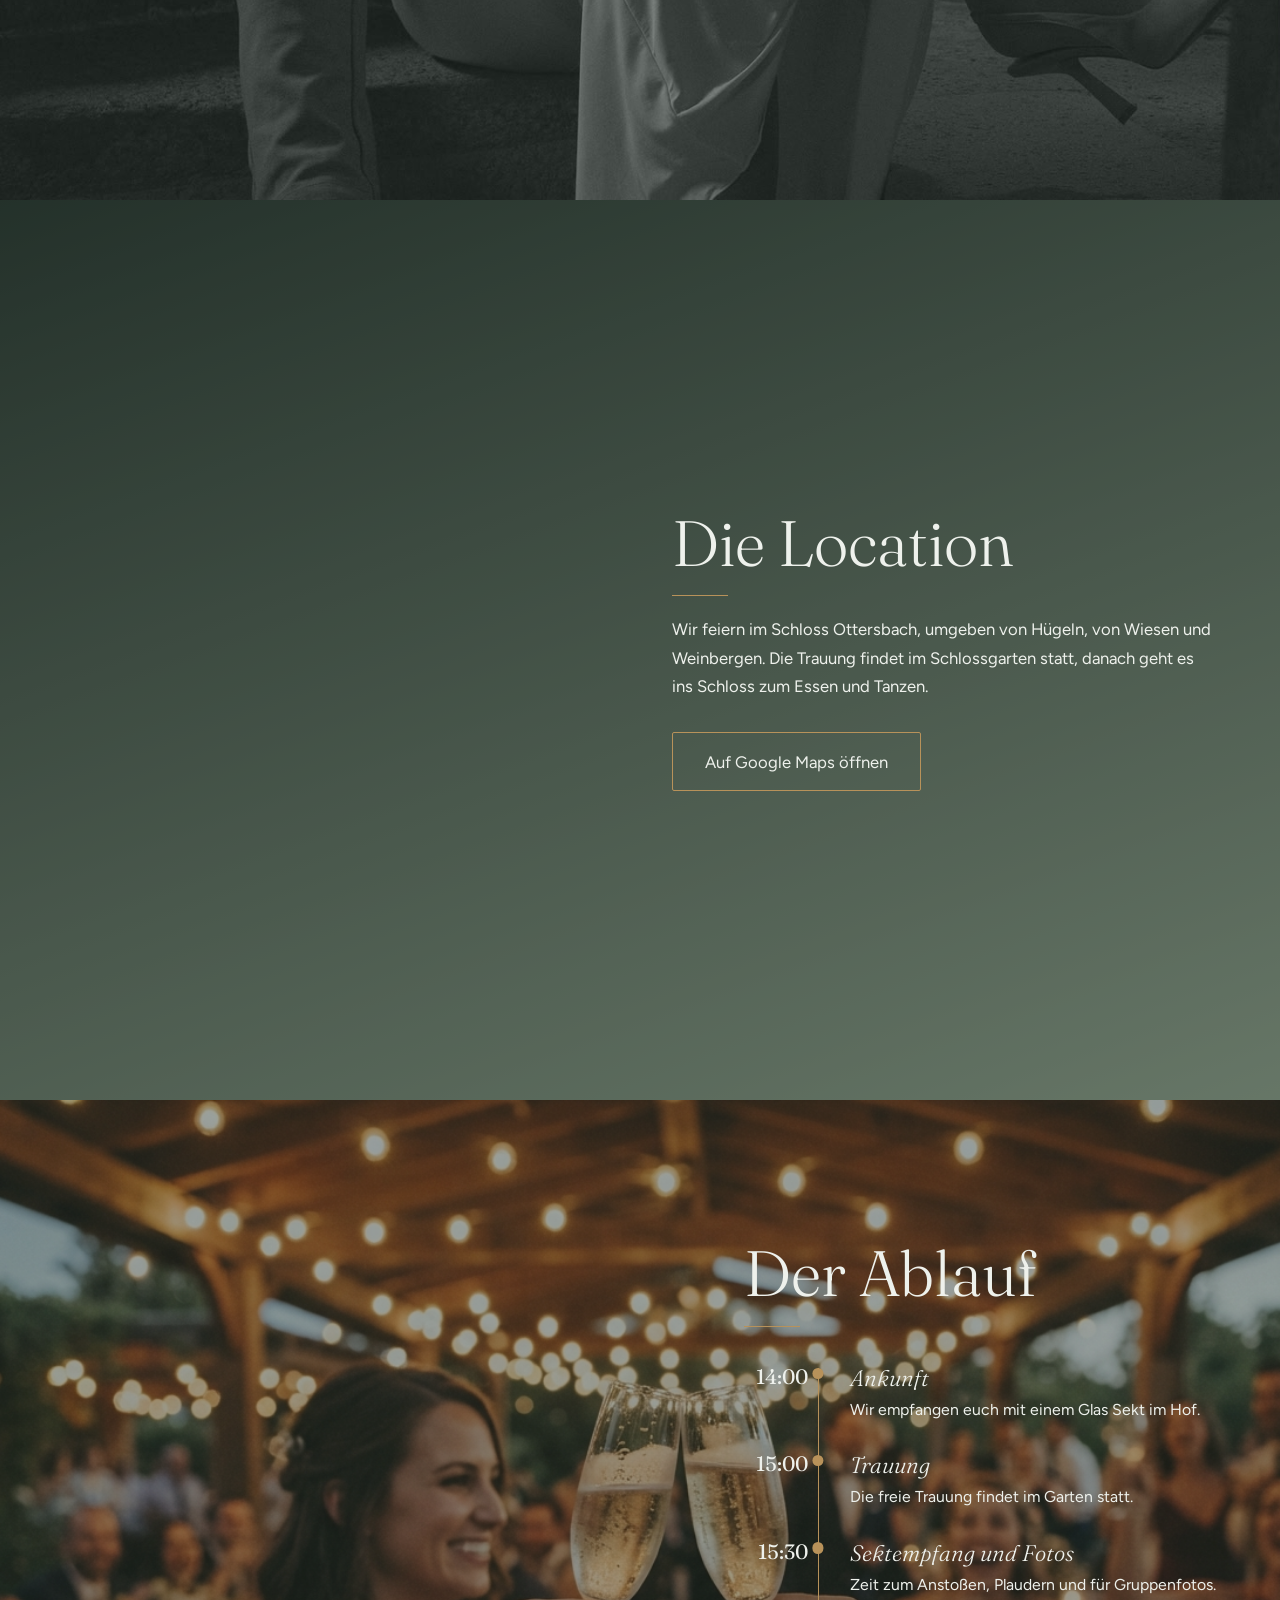
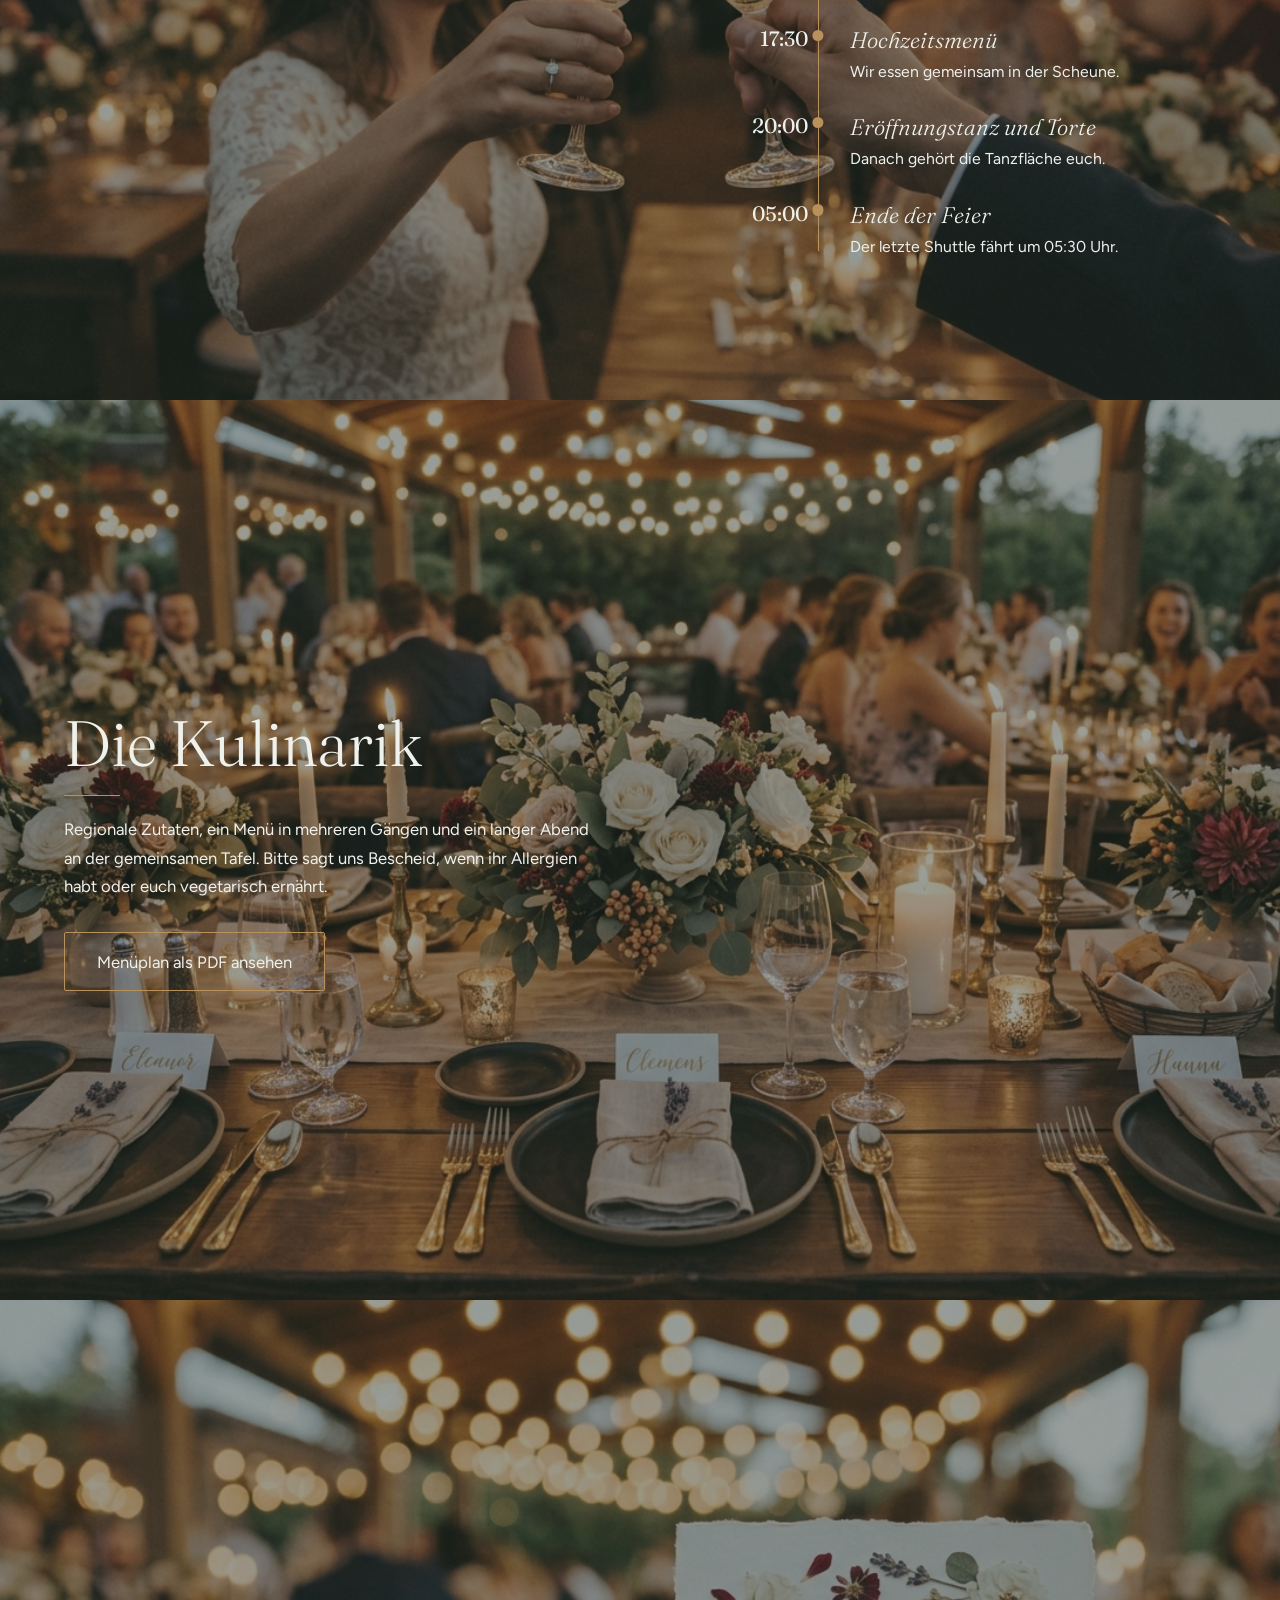
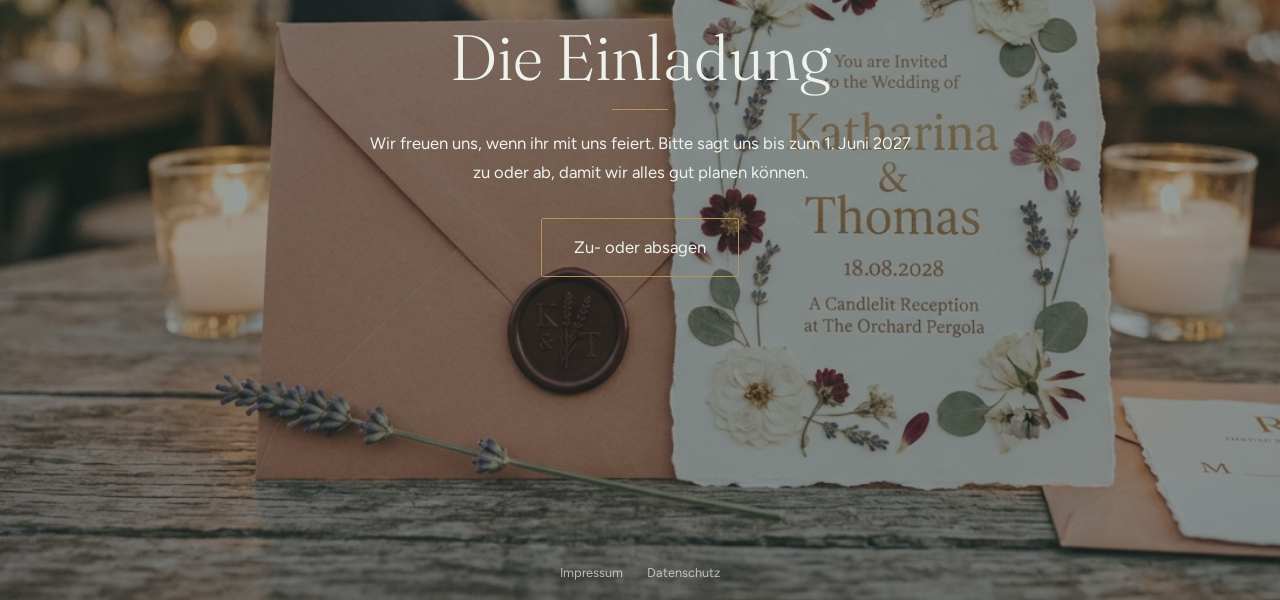
==== commit 29cf01dd: "Bilder" ====
--- a/index.html
+++ b/index.html
@@ -25,7 +25,7 @@
 <main>
   <!-- Start. Statt <img> kann auch <video autoplay muted loop playsinline src="assets/video/start.mp4"> stehen -->
   <section class="chapter chapter--center" id="start">
-    <div class="chapter__bg"><img src="assets/images/start.jpg" alt="" onerror="this.remove()"></div>
+    <div class="chapter__bg"><img src="assets/images/frieda.jpg" alt="" onerror="this.remove()"></div>
     <div class="chapter__content">
       <h1>Kathi &amp; Thomas</h1>
       <p class="subtitle">Wir heiraten – 18. August 2028</p>
@@ -109,7 +109,7 @@
   </section>
 
   <section class="chapter" id="kulinarik">
-    <div class="chapter__bg"><img src="assets/images/kulinarik.jpg" alt="Das Hochzeitsmenü" onerror="this.remove()"></div>
+    <div class="chapter__bg"><img src="assets/images/tafel.jpg" alt="Das Hochzeitsmenü" onerror="this.remove()"></div>
     <div class="chapter__content">
       <h2>Die Kulinarik</h2>
       <p>Regionale Zutaten, ein Menü in mehreren Gängen und ein langer Abend an der gemeinsamen Tafel. Bitte sagt uns Bescheid, wenn ihr Allergien habt oder euch vegetarisch ernährt.</p>
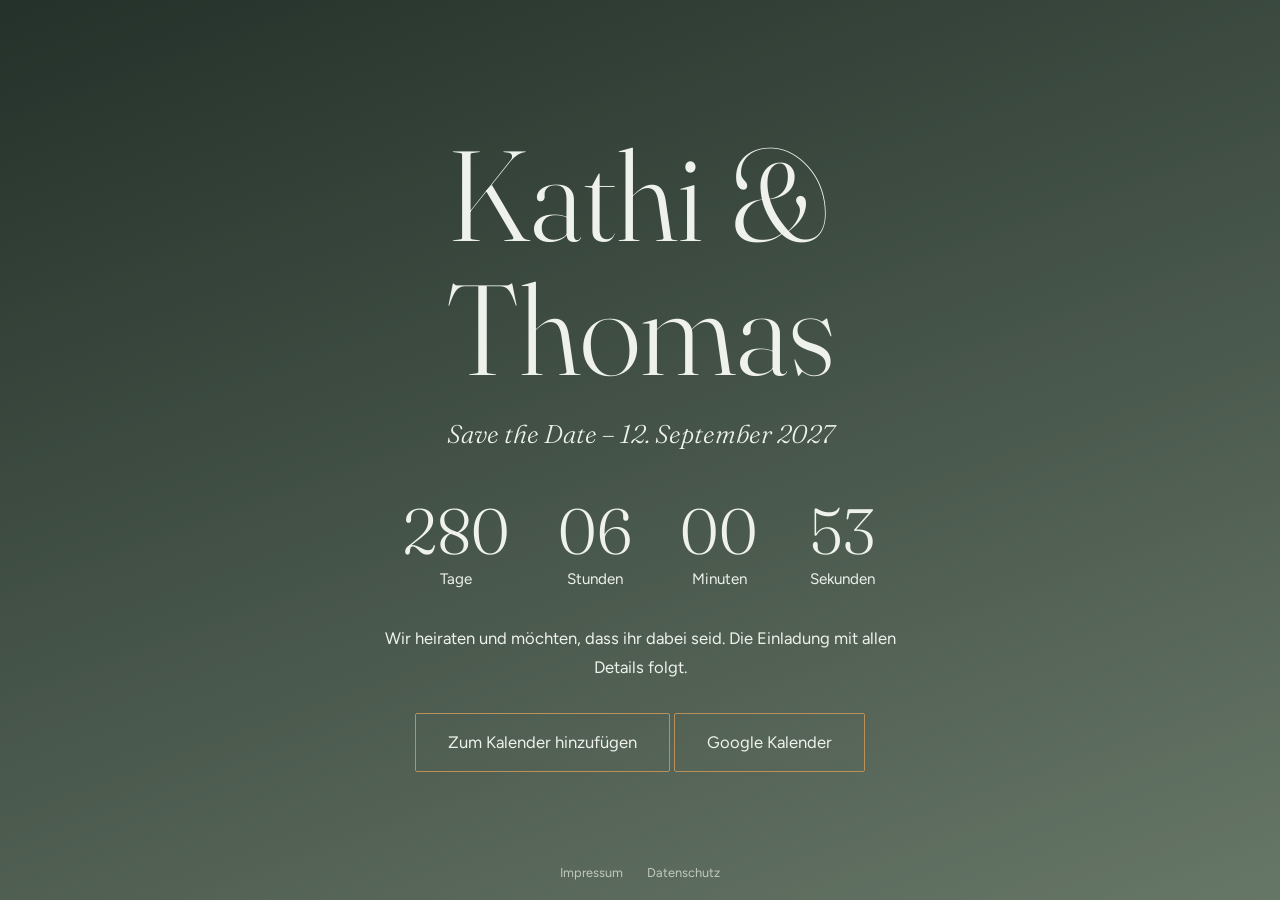
==== commit b611fcb9: "SaveTheDate" ====
--- a/index.html
+++ b/index.html
@@ -1,136 +1,42 @@
-<!DOCTYPE html>
-<html lang="de">
-<head>
-  <meta charset="utf-8">
-  <meta name="viewport" content="width=device-width, initial-scale=1">
-  <title>Kathi & Thomas – Wir heiraten</title>
-  <link rel="stylesheet" href="css/design.css">
-  <link rel="stylesheet" href="css/style.css">
-</head>
-<body>
-
-<nav class="nav" aria-label="Kapitel">
-  <a data-nav href="#start">Start</a>
-  <a data-nav href="#brautpaar">Das Brautpaar</a>
-  <a data-nav href="#location">Die Location</a>
-  <a data-nav href="#ablauf">Der Ablauf</a>
-  <a data-nav href="#kulinarik">Die Kulinarik</a>
-  <a data-nav href="#einladung">Die Einladung</a>
-</nav>
-<div class="dots" aria-hidden="true">
-  <a data-nav href="#start"></a><a data-nav href="#brautpaar"></a><a data-nav href="#location"></a>
-  <a data-nav href="#ablauf"></a><a data-nav href="#kulinarik"></a><a data-nav href="#einladung"></a>
-</div>
-
-<main>
-  <!-- Start. Statt <img> kann auch <video autoplay muted loop playsinline src="assets/video/start.mp4"> stehen -->
-  <section class="chapter chapter--center" id="start">
-    <div class="chapter__bg"><img src="assets/images/frieda.jpg" alt="" onerror="this.remove()"></div>
-    <div class="chapter__content">
-      <h1>Kathi &amp; Thomas</h1>
-      <p class="subtitle">Wir heiraten – 18. August 2028</p>
-      <!-- Datum und Uhrzeit der Trauung hier anpassen (Format: JJJJ-MM-TTThh:mm:ss) -->
-  <div class="countdown" data-date="2028-08-18T14:00:00" aria-live="off">
-  <div><span data-unit="days">0</span>Tage</div>
-  <div><span data-unit="hours">0</span>Stunden</div>
-  <div><span data-unit="minutes">0</span>Minuten</div>
-  <div><span data-unit="seconds">0</span>Sekunden</div>
-</div>
-    </div>
-  </section>
-
-  <section class="chapter" id="brautpaar">
-    <div class="chapter__bg"><img src="assets/images/brautpaar.jpg" alt="Kathi und Thomas" onerror="this.remove()"></div>
-    <div class="chapter__content chapter__content--wide">
-      <h2>Das Brautpaar</h2>
-      <div class="letters">
-        <article>
-          <h3>Kathi</h3>
-          <p>Liebe Gäste, ich freue mich unglaublich, diesen Tag mit euch zu teilen. Jede und jeder von euch hat uns ein Stück des Weges begleitet.</p>
-        </article>
-        <article>
-          <h3>Thomas</h3>
-          <p>Liebe Familie, liebe Freunde, danke, dass ihr dabei seid. Wir freuen uns auf einen Tag voller Musik, gutem Essen und vielen Umarmungen.</p>
-        </article>
-      </div>
-    </div>
-  </section>
-
-  <section class="chapter chapter--right" id="location">
-    <div class="chapter__bg">
-      <video autoplay muted loop playsinline poster="assets/images/location.jpg" aria-hidden="true">
-        <source src="assets/video/location.mp4" type="video/mp4">
-      </video>
-    </div>
-    <div class="chapter__content">
-      <h2>Die Location</h2>
-      <p>Wir feiern im Schloss Ottersbach, umgeben von Hügeln, von Wiesen und Weinbergen. Die Trauung findet im Schlossgarten statt, danach geht es ins Schloss zum Essen und Tanzen.</p>
-      <a class="button" href="https://maps.app.goo.gl/75CgupswBkerPW4LA" target="_blank" rel="noopener">Auf Google Maps öffnen</a>
-    </div>
-  </section>
-
-    <section class="chapter chapter--right" id="ablauf">
-    <div class="chapter__bg"><img src="assets/images/ablauf.jpg" alt="" onerror="this.remove()"></div>
-    <div class="chapter__content">
-      <h2>Der Ablauf</h2>
-      <ol class="timeline">
-        <li>
-          <time>14:00</time>
-          <h3>Ankunft</h3>
-          <p>Wir empfangen euch mit einem Glas Sekt im Hof.</p>
-        </li>
-        <li>
-          <time>15:00</time>
-          <h3>Trauung</h3>
-          <p>Die freie Trauung findet im Garten statt.</p>
-        </li>
-        <li>
-          <time>15:30</time>
-          <h3>Sektempfang und Fotos</h3>
-          <p>Zeit zum Anstoßen, Plaudern und für Gruppenfotos.</p>
-        </li>
-        <li>
-          <time>17:30</time>
-          <h3>Hochzeitsmenü</h3>
-          <p>Wir essen gemeinsam in der Scheune.</p>
-        </li>
-        <li>
-          <time>20:00</time>
-          <h3>Eröffnungstanz und Torte</h3>
-          <p>Danach gehört die Tanzfläche euch.</p>
-        </li>
-        <li>
-          <time>05:00</time>
-          <h3>Ende der Feier</h3>
-          <p>Der letzte Shuttle fährt um 05:30 Uhr.</p>
-        </li>
-      </ol>
-    </div>
-  </section>
-
-  <section class="chapter" id="kulinarik">
-    <div class="chapter__bg"><img src="assets/images/tafel.jpg" alt="Das Hochzeitsmenü" onerror="this.remove()"></div>
-    <div class="chapter__content">
-      <h2>Die Kulinarik</h2>
-      <p>Regionale Zutaten, ein Menü in mehreren Gängen und ein langer Abend an der gemeinsamen Tafel. Bitte sagt uns Bescheid, wenn ihr Allergien habt oder euch vegetarisch ernährt.</p>
-      <a class="button" href="assets/pdf/menueplan.pdf" target="_blank" rel="noopener">Menüplan als PDF ansehen</a>
-    </div>
-  </section>
-
-  <section class="chapter chapter--center" id="einladung">
-    <div class="chapter__bg"><img src="assets/images/einladung.jpg" alt="" onerror="this.remove()"></div>
-    <div class="chapter__content">
-      <h2>Die Einladung</h2>
-      <p>Wir freuen uns, wenn ihr mit uns feiert. Bitte sagt uns bis zum 1. Juni 2027 zu oder ab, damit wir alles gut planen können.</p>
-      <a class="button" href="https://forms.gle/DEIN-FORMULAR-LINK" target="_blank" rel="noopener">Zu- oder absagen</a>
-    </div>
-    <footer class="legal-links">
-      <a href="impressum.html">Impressum</a>
-      <a href="datenschutz.html">Datenschutz</a>
-    </footer>
-  </section>
-</main>
-
-<script src="js/main.js"></script>
-</body>
-</html>
+<!DOCTYPE html>
+<html lang="de">
+<head>
+  <meta charset="utf-8">
+  <meta name="viewport" content="width=device-width, initial-scale=1">
+  <title>Kathi & Thomas – Save the Date</title>
+  <link rel="stylesheet" href="css/design.css">
+  <link rel="stylesheet" href="css/style.css">
+</head>
+<body>
+<main>
+  <section class="chapter chapter--center" id="start">
+    <div class="chapter__bg"><img src="assets/images/start.jpg" alt="" onerror="this.remove()"></div>
+    <div class="chapter__content">
+      <h1>Kathi &amp; Thomas</h1>
+      <p class="subtitle">Save the Date – 12. September 2027</p>
+
+      <div class="countdown" data-date="2027-09-12T14:00:00" aria-live="off">
+        <div><span data-unit="days">0</span>Tage</div>
+        <div><span data-unit="hours">0</span>Stunden</div>
+        <div><span data-unit="minutes">0</span>Minuten</div>
+        <div><span data-unit="seconds">0</span>Sekunden</div>
+      </div>
+
+      <p style="margin-top:2rem">Wir heiraten und möchten, dass ihr dabei seid. Die Einladung mit allen Details folgt.</p>
+
+      <div class="button-row">
+        <a class="button" href="assets/save-the-date.ics" download>Zum Kalender hinzufügen</a>
+        <a class="button" target="_blank" rel="noopener"
+           href="https://calendar.google.com/calendar/render?action=TEMPLATE&text=Hochzeit%20Anna%20%26%20Max&dates=20270912/20270913&details=Save%20the%20Date%3A%20Die%20Einladung%20folgt.">Google Kalender</a>
+      </div>
+    </div>
+
+    <footer class="legal-links">
+      <a href="impressum.html">Impressum</a>
+      <a href="datenschutz.html">Datenschutz</a>
+    </footer>
+  </section>
+</main>
+<script src="js/main.js"></script>
+</body>
+</html>
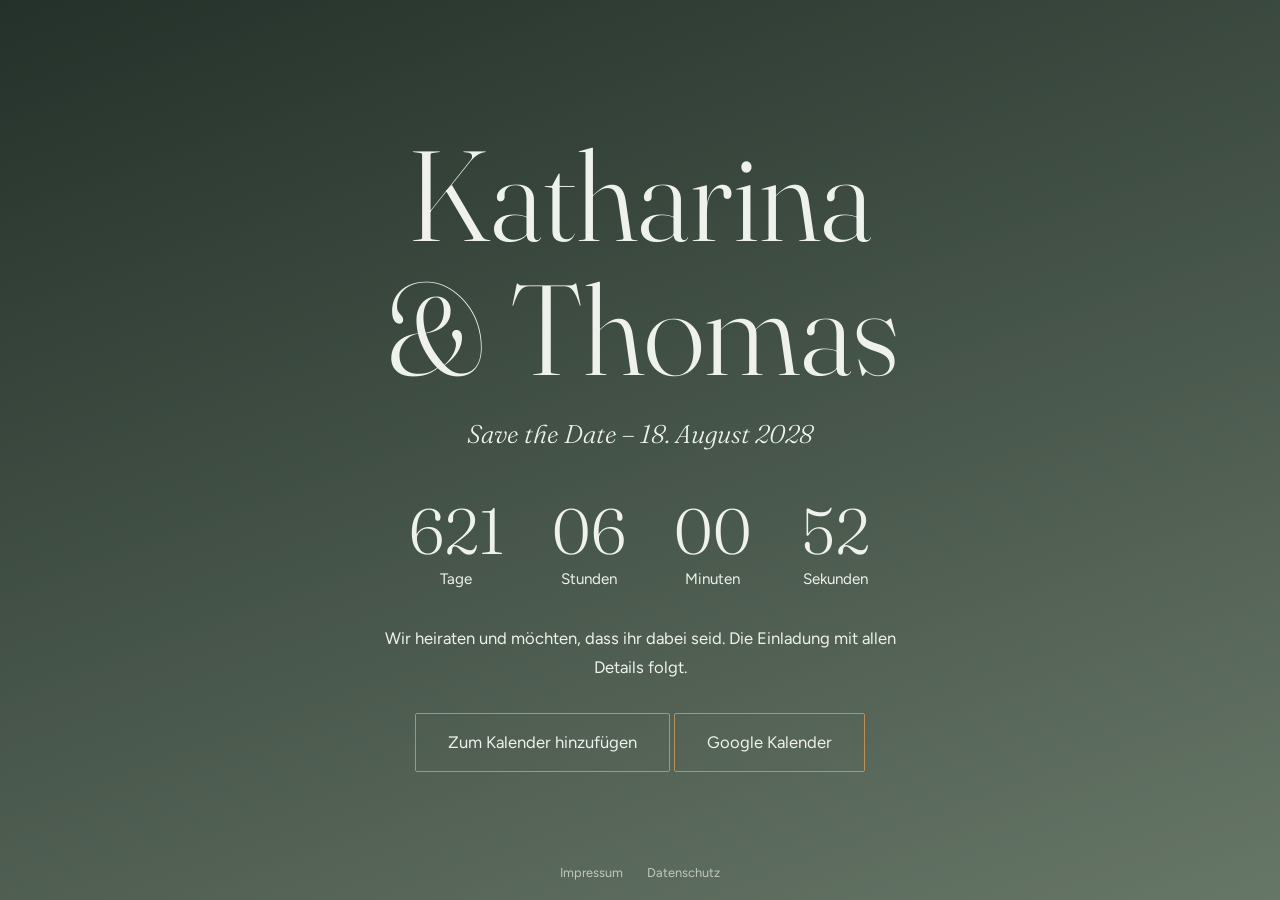
==== commit 17f27425: "." ====
--- a/index.html
+++ b/index.html
@@ -3,7 +3,7 @@
 <head>
   <meta charset="utf-8">
   <meta name="viewport" content="width=device-width, initial-scale=1">
-  <title>Kathi & Thomas – Save the Date</title>
+  <title>Katharina & Thomas – Save the Date</title>
   <link rel="stylesheet" href="css/design.css">
   <link rel="stylesheet" href="css/style.css">
 </head>
@@ -12,10 +12,10 @@
   <section class="chapter chapter--center" id="start">
     <div class="chapter__bg"><img src="assets/images/start.jpg" alt="" onerror="this.remove()"></div>
     <div class="chapter__content">
-      <h1>Kathi &amp; Thomas</h1>
-      <p class="subtitle">Save the Date – 12. September 2027</p>
+      <h1>Katharina &amp; Thomas</h1>
+      <p class="subtitle">Save the Date – 18. August 2028</p>
 
-      <div class="countdown" data-date="2027-09-12T14:00:00" aria-live="off">
+      <div class="countdown" data-date="2028-08-18T14:00:00" aria-live="off">
         <div><span data-unit="days">0</span>Tage</div>
         <div><span data-unit="hours">0</span>Stunden</div>
         <div><span data-unit="minutes">0</span>Minuten</div>
@@ -27,7 +27,7 @@
       <div class="button-row">
         <a class="button" href="assets/save-the-date.ics" download>Zum Kalender hinzufügen</a>
         <a class="button" target="_blank" rel="noopener"
-           href="https://calendar.google.com/calendar/render?action=TEMPLATE&text=Hochzeit%20Anna%20%26%20Max&dates=20270912/20270913&details=Save%20the%20Date%3A%20Die%20Einladung%20folgt.">Google Kalender</a>
+           href="https://calendar.app.google/V3PfkikQGrWjjKzW8">Google Kalender</a>
       </div>
     </div>
 
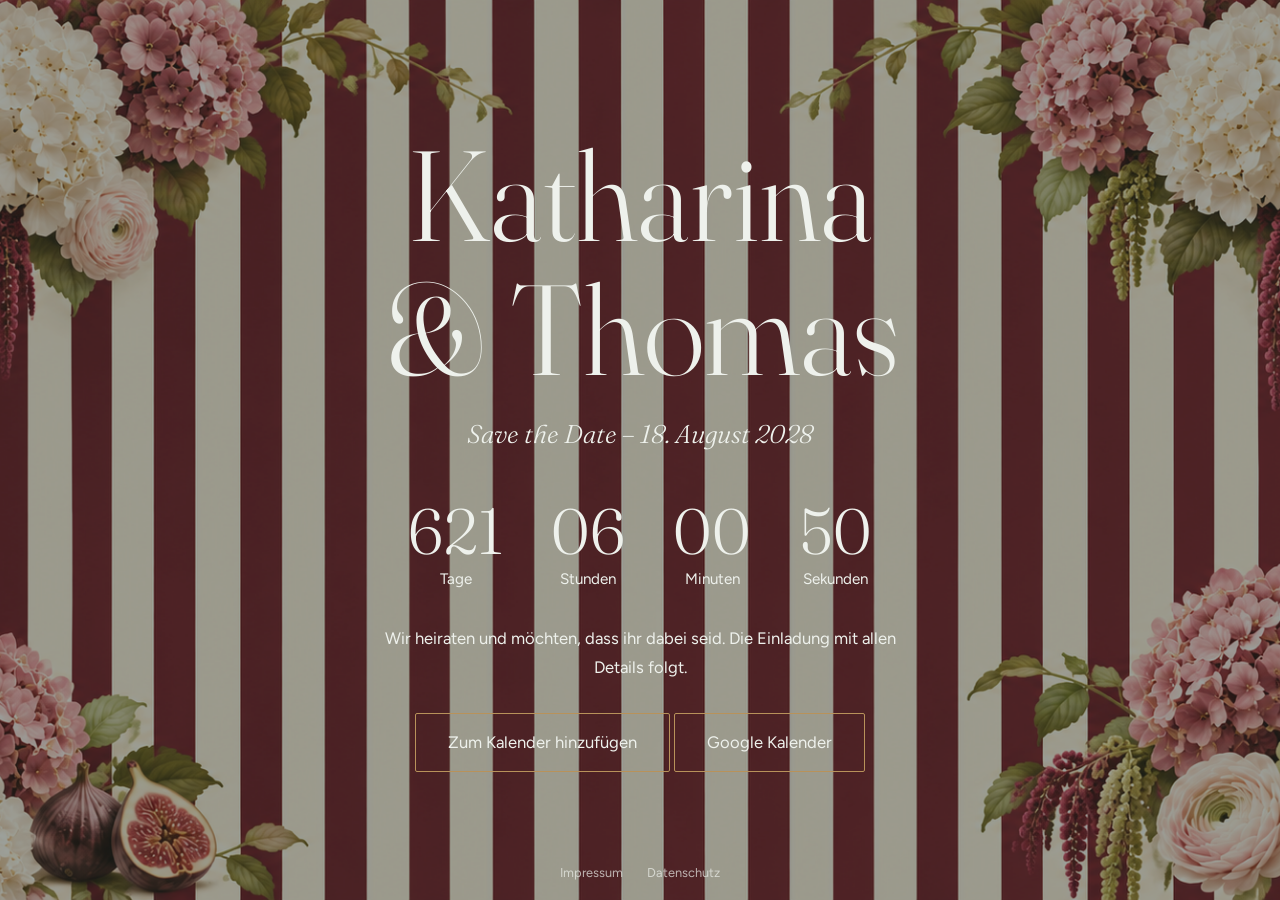
==== commit ff64a094: "Kalender" ====
--- a/index.html
+++ b/index.html
@@ -27,7 +27,7 @@
       <div class="button-row">
         <a class="button" href="assets/save-the-date.ics" download>Zum Kalender hinzufügen</a>
         <a class="button" target="_blank" rel="noopener"
-           href="https://calendar.app.google/V3PfkikQGrWjjKzW8">Google Kalender</a>
+           href="https://calendar.google.com/calendar/event?action=TEMPLATE&tmeid=Mzkya2plZW11b2xxNWx0dDc3dGZqNHVsNnIgdGhvbS53ZWlzczUxQG0&tmsrc=thom.weiss51%40gmail.com">Google Kalender</a>
       </div>
     </div>
 
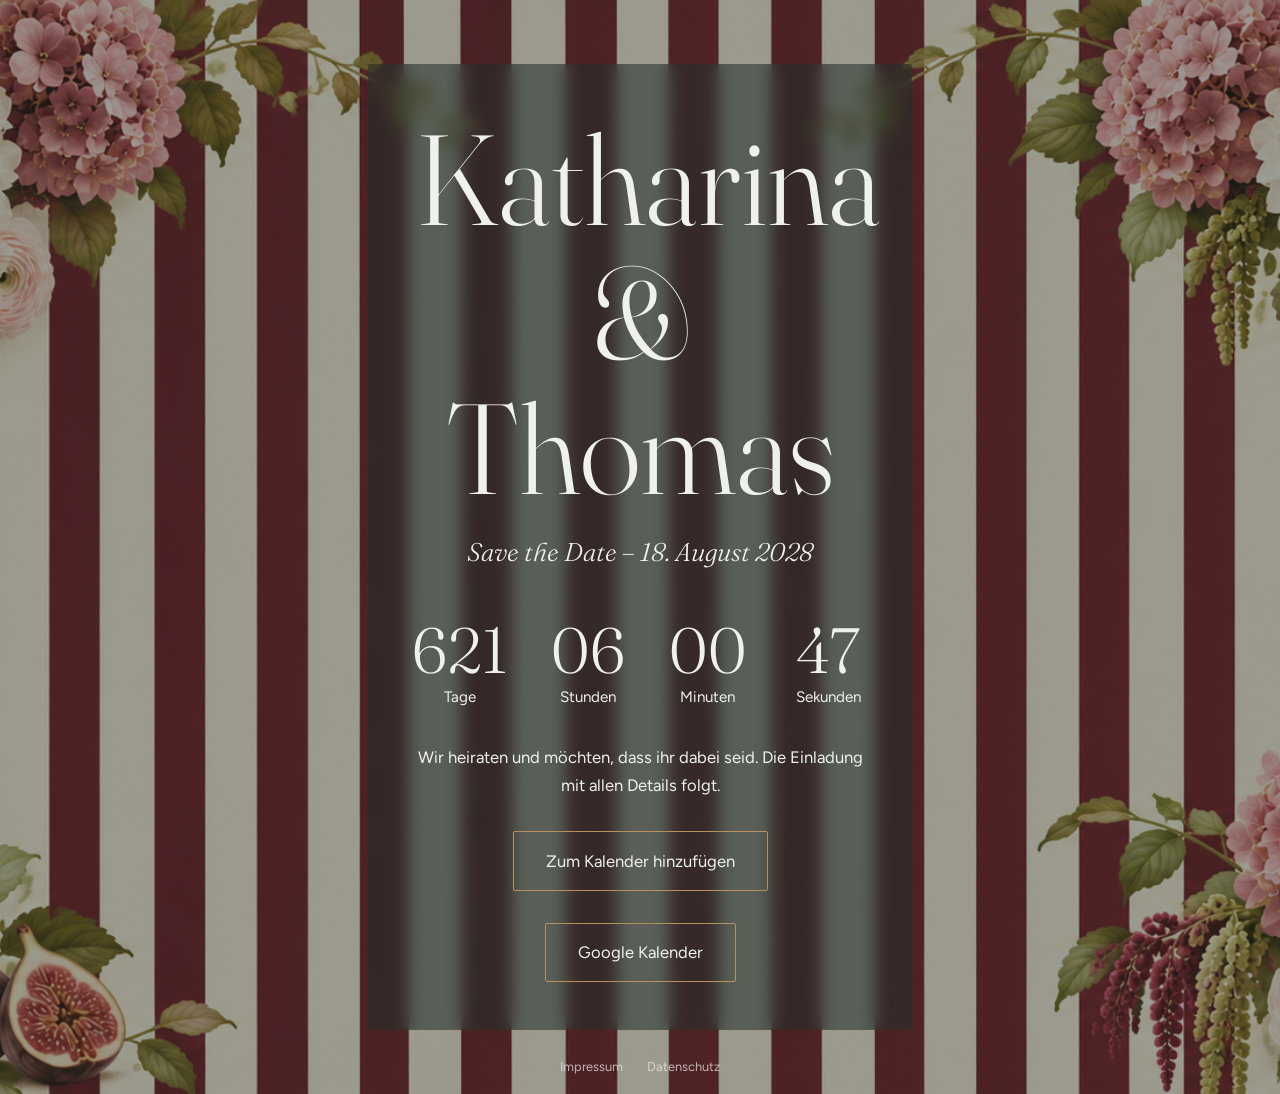
==== commit a03bbf37: "Panel" ====
--- a/index.html
+++ b/index.html
@@ -11,7 +11,7 @@
 <main>
   <section class="chapter chapter--center" id="start">
     <div class="chapter__bg"><img src="assets/images/start.jpg" alt="" onerror="this.remove()"></div>
-    <div class="chapter__content">
+    <div class="chapter__content panel">
       <h1>Katharina &amp; Thomas</h1>
       <p class="subtitle">Save the Date – 18. August 2028</p>
 
--- a/css/design.css
+++ b/css/design.css
@@ -11,6 +11,8 @@
   --color-mist:    #EEF1EC;  /* Kühles Weiß – Text auf Bildern */
   --color-brass:   #B8925A;  /* Messing – Linien, Buttons */
   --color-overlay: rgba(36, 49, 42, 0.45); /* Abdunklung über Bildern */
+  --color-panel: rgba(36, 49, 42, 0.55);  /* transparenter Block hinter dem Text */
+  --panel-blur: 8px;                      /* Weichzeichnung des Hintergrunds, 0 = aus */
 
   /* Schriften */
   --font-display: "Fraunces", Georgia, serif;
--- a/css/style.css
+++ b/css/style.css
@@ -75,4 +75,8 @@
 .legal-page h1 { font-size: var(--text-title); margin-bottom: 1.5rem; }
 .legal-page h2 { font-size: 1.6rem; margin: 2rem 0 .5rem; }
 .legal-page h2::after { display: none; }
-.legal-page a { color: var(--color-brass); }+.legal-page a { color: var(--color-brass); }
+
+/* Transparenter Textblock für bessere Lesbarkeit */
+.panel { background: var(--color-panel); padding: clamp(1.5rem, 4vw, 3rem); border-radius: var(--radius);
+         -webkit-backdrop-filter: blur(var(--panel-blur)); backdrop-filter: blur(var(--panel-blur)); }
